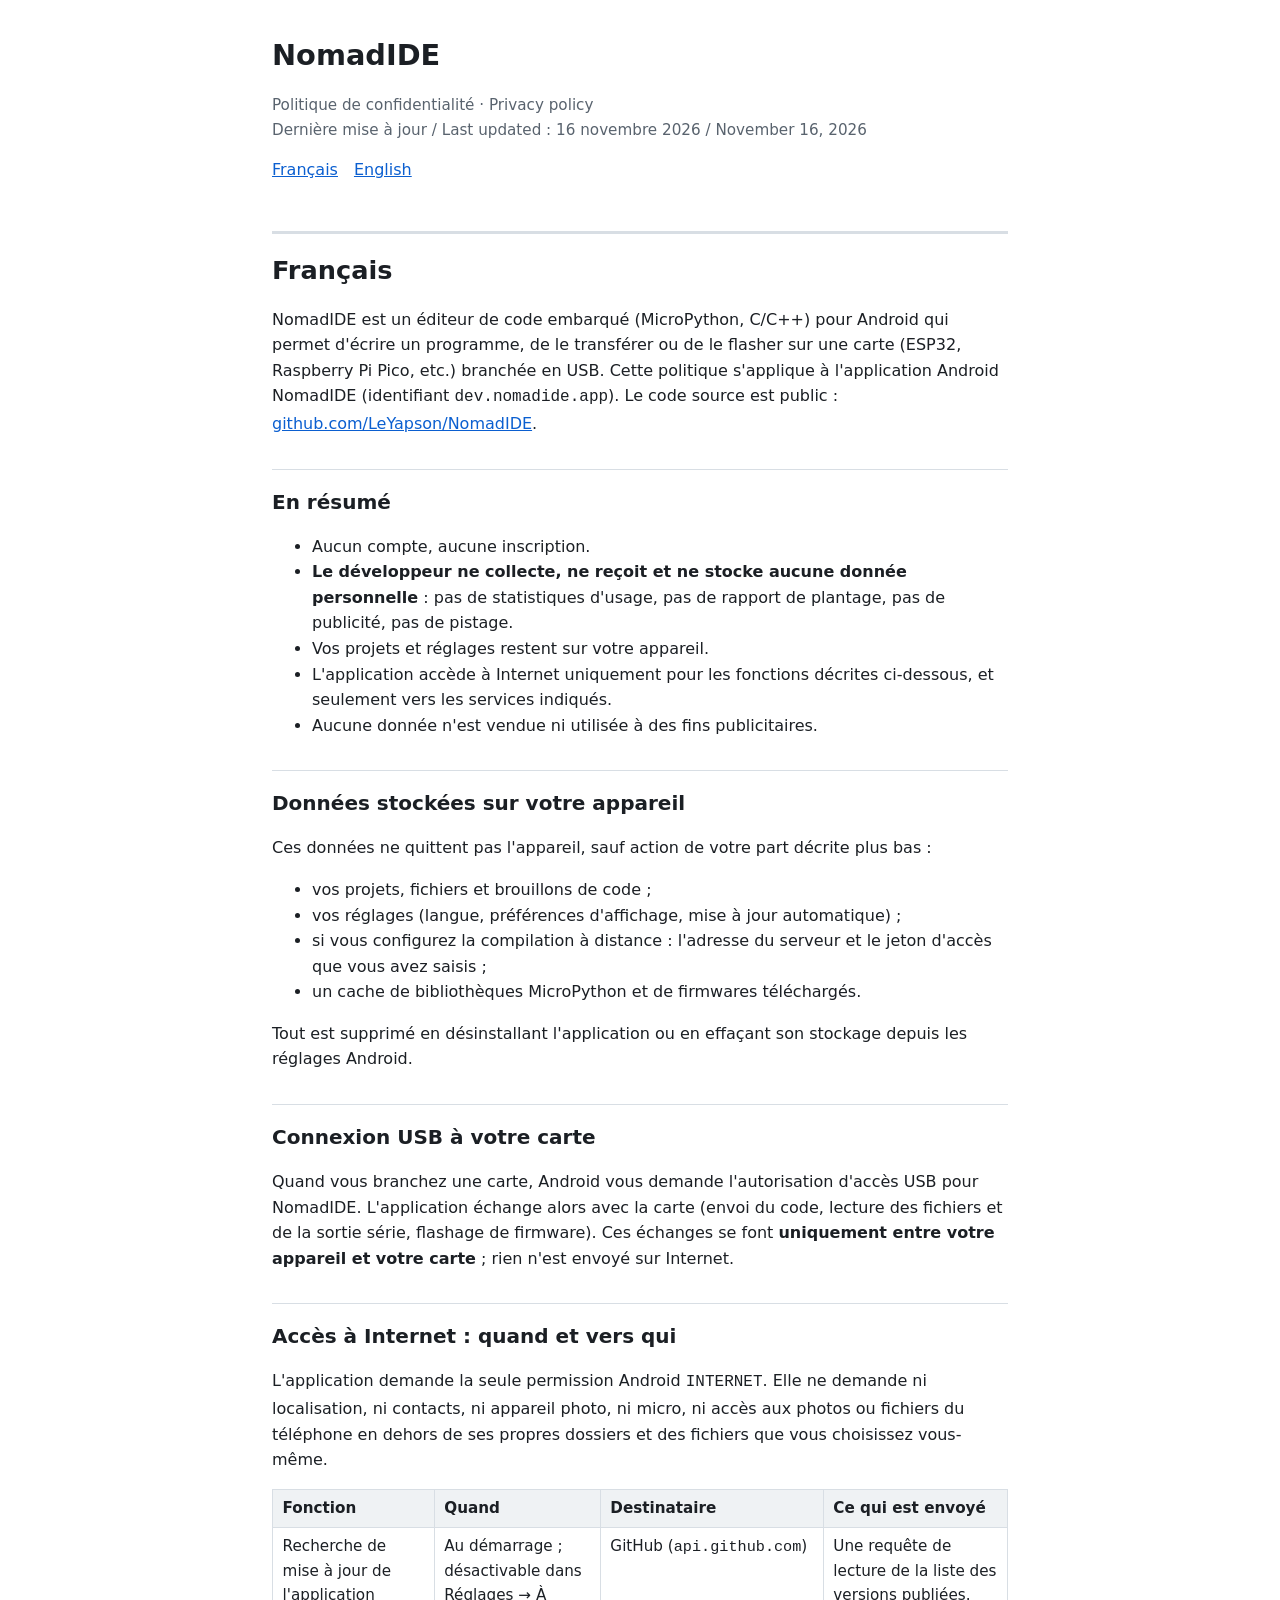
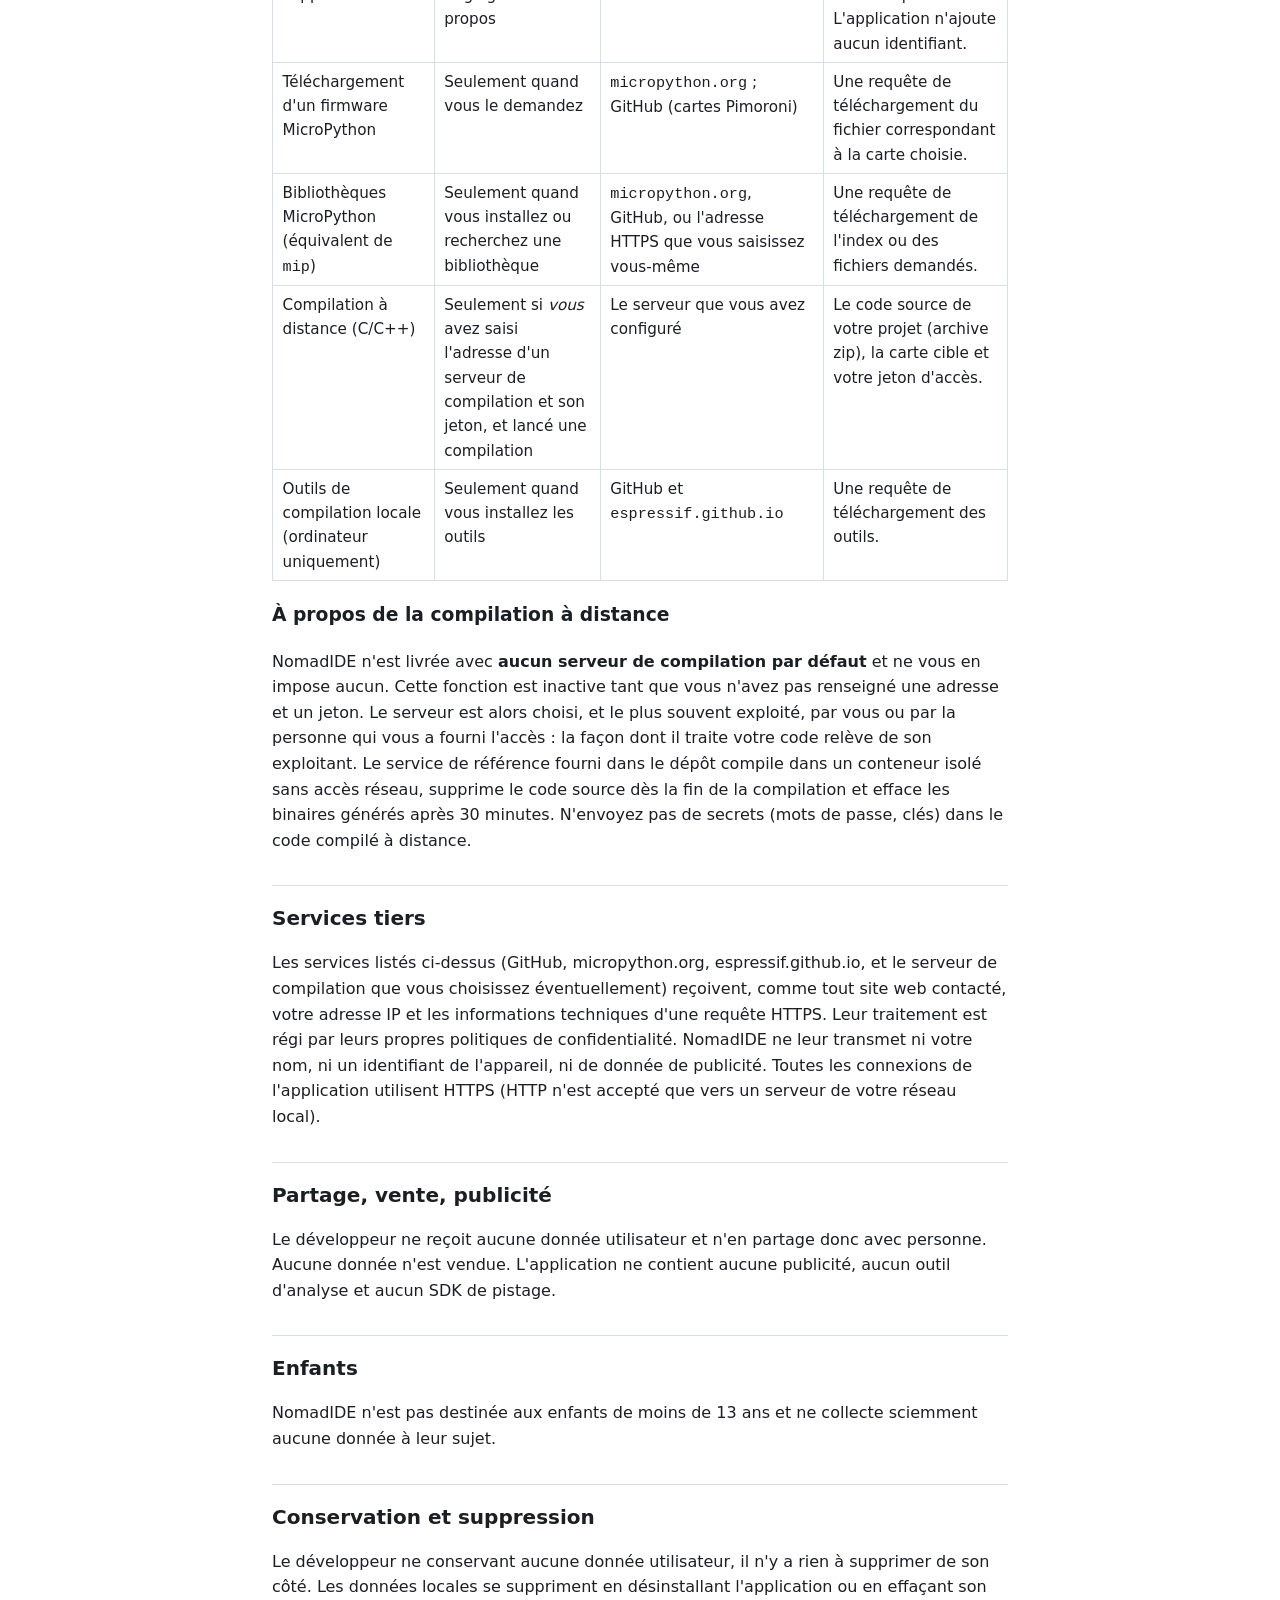
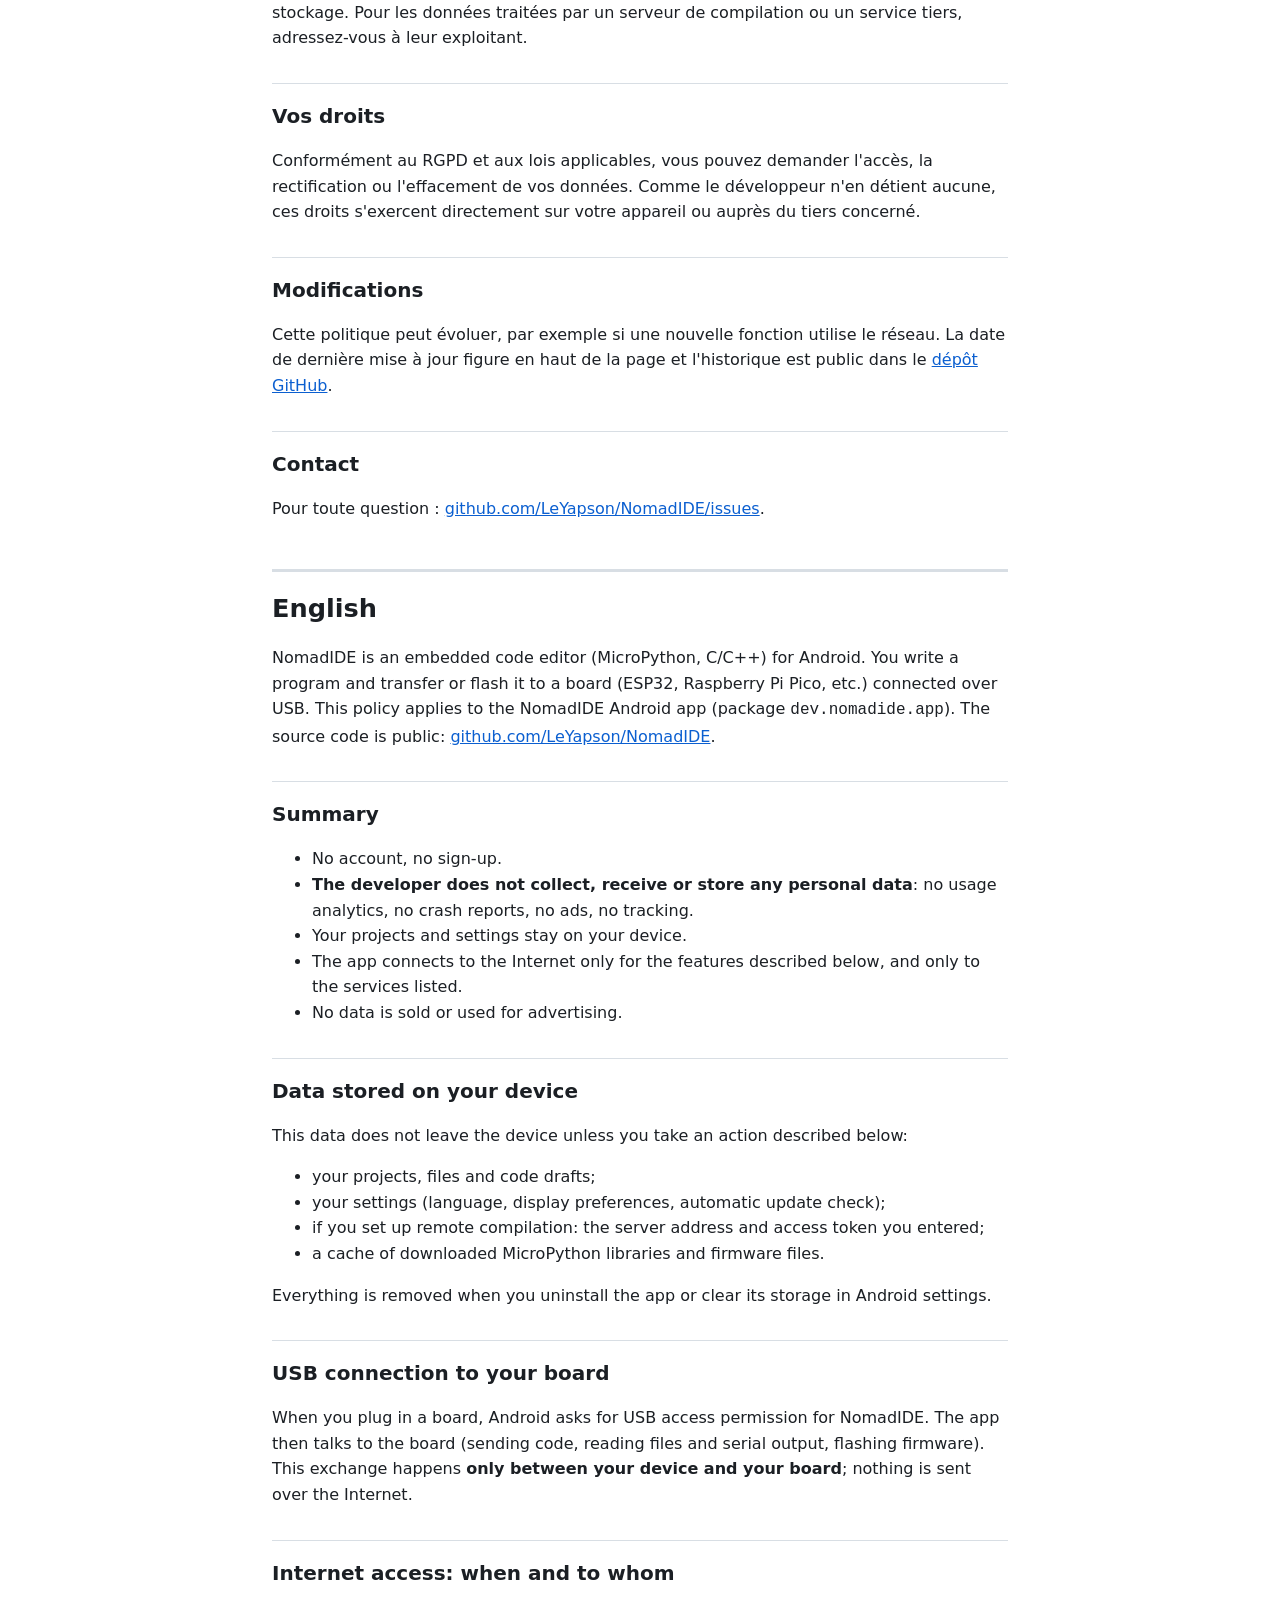
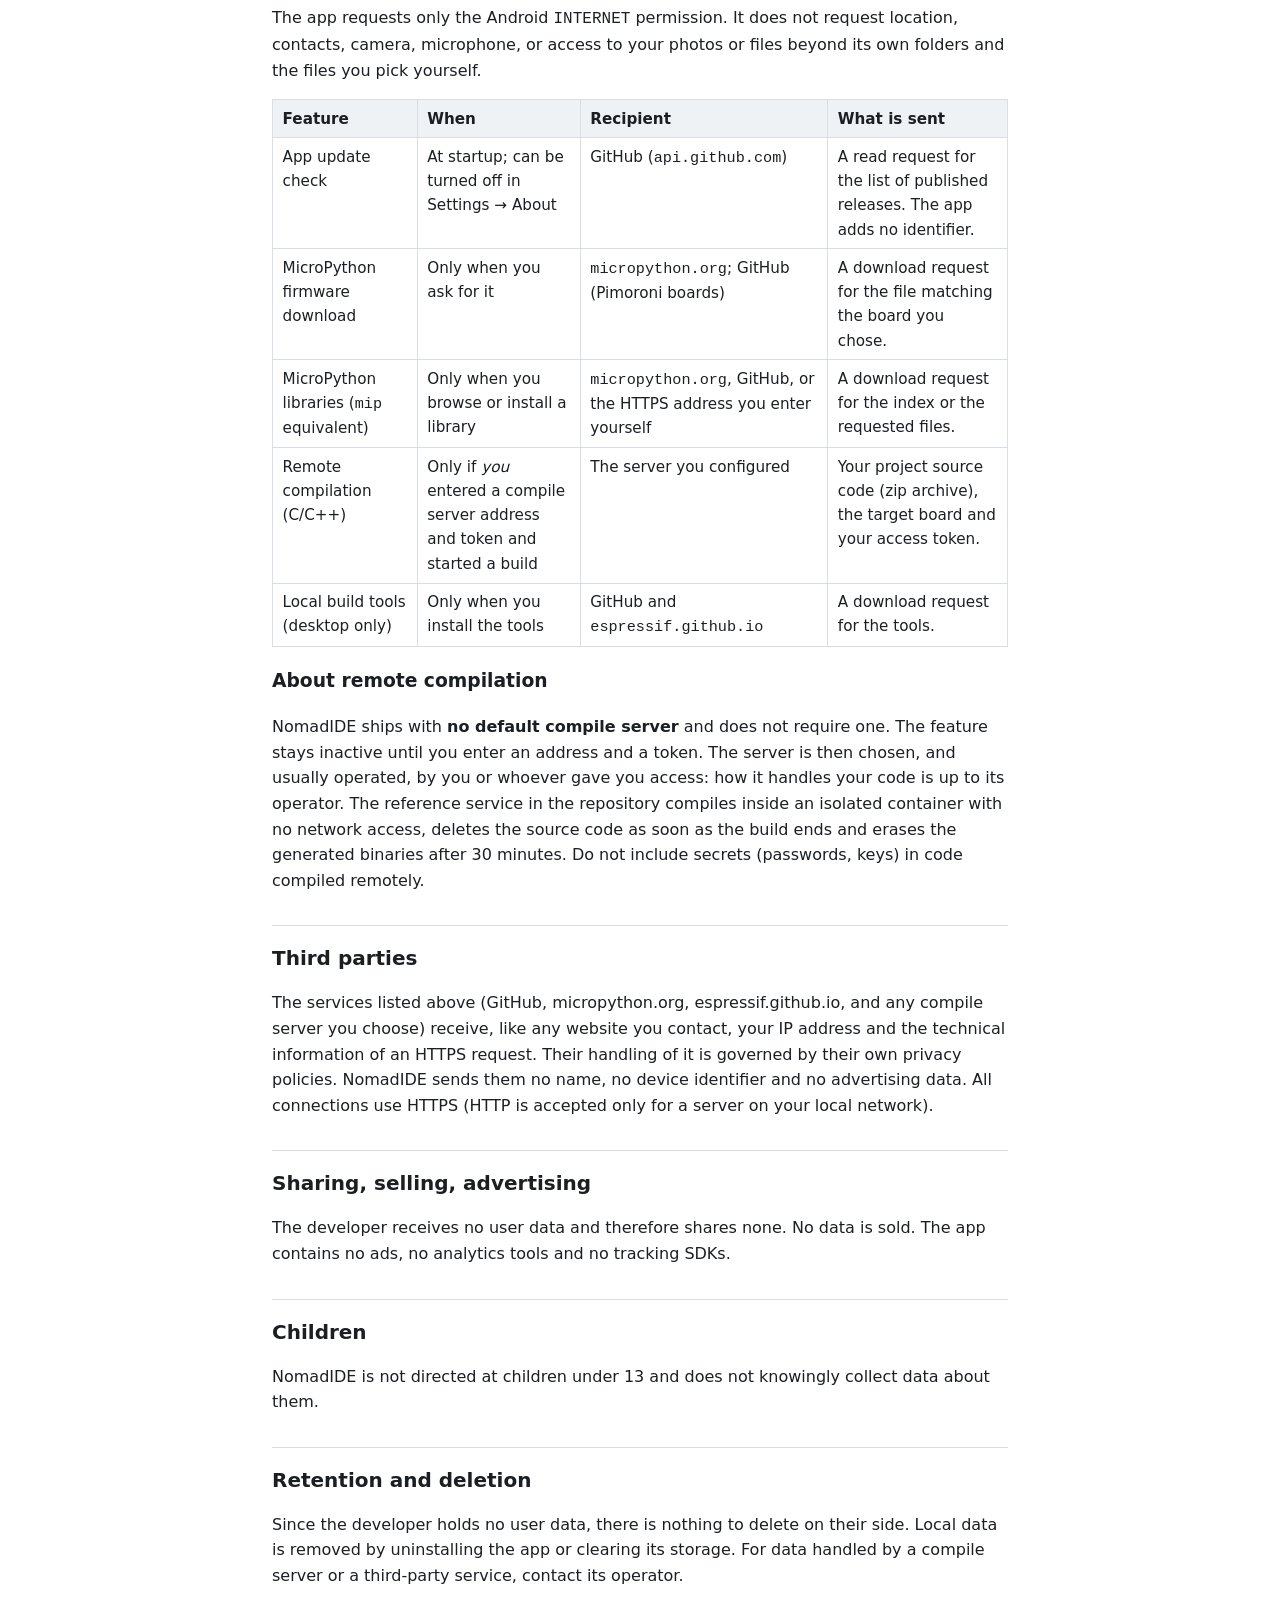
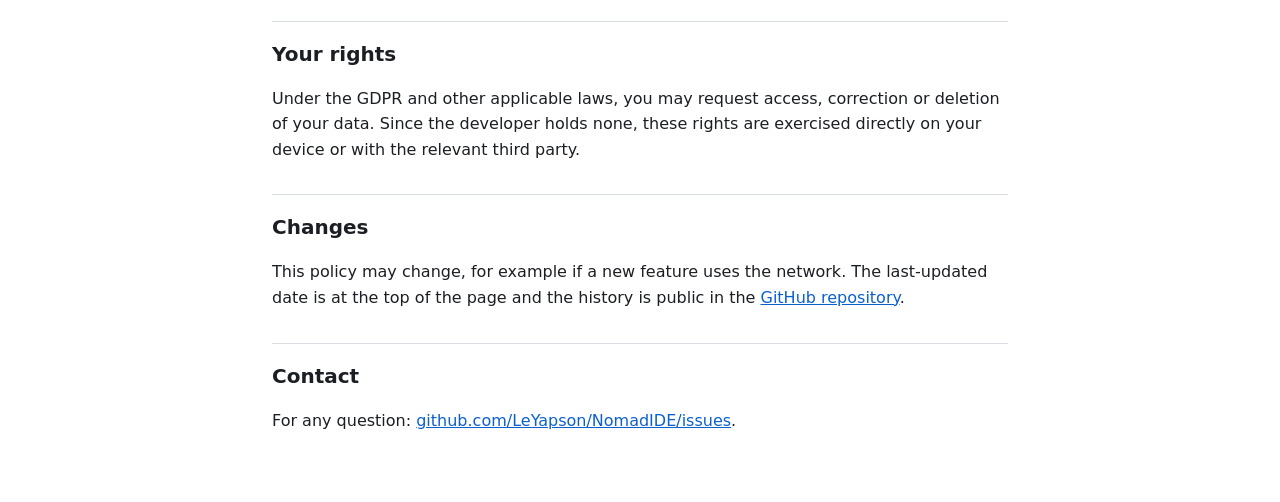
==== docs/privacy.html @ 4e705588 "docs: politique de confidentialité (Play Store) et rappel dans le PRD pour l'épopée F - docs/privacy" ====
<!doctype html>
<html lang="fr">
<head>
<meta charset="utf-8">
<meta name="viewport" content="width=device-width, initial-scale=1">
<title>NomadIDE – Politique de confidentialité / Privacy policy</title>
<meta name="description" content="Politique de confidentialité de l'application NomadIDE (Android). Privacy policy of the NomadIDE app.">
<style>
  :root { color-scheme: light dark; --fg:#1b1f24; --bg:#fff; --muted:#59636e; --line:#d8dee4; --link:#0b5fd0; }
  @media (prefers-color-scheme: dark) { :root { --fg:#e6edf3; --bg:#0d1117; --muted:#9198a1; --line:#30363d; --link:#58a6ff; } }
  body { margin:0; background:var(--bg); color:var(--fg); font:16px/1.6 system-ui,-apple-system,"Segoe UI",Roboto,sans-serif; }
  main { max-width:46rem; margin:0 auto; padding:2rem 16px 4rem; }
  h1 { font-size:1.8rem; margin:0 0 .25rem; }
  h2 { font-size:1.25rem; margin:2rem 0 .5rem; padding-top:1rem; border-top:1px solid var(--line); }
  h2.lang { font-size:1.6rem; border-top:3px solid var(--line); margin-top:3rem; }
  a { color:var(--link); }
  .muted { color:var(--muted); font-size:.95rem; }
  nav a { margin-right:1rem; }
  table { border-collapse:collapse; width:100%; font-size:.95rem; }
  th, td { border:1px solid var(--line); padding:.4rem .6rem; text-align:left; vertical-align:top; }
  th { background:color-mix(in srgb, var(--line) 40%, transparent); }
  .scroll { overflow-x:auto; }
</style>
</head>
<body>
<main>

<h1>NomadIDE</h1>
<p class="muted">Politique de confidentialité · Privacy policy<br>
Dernière mise à jour / Last updated : 16 novembre 2026 / November 16, 2026</p>
<nav><a href="#fr">Français</a><a href="#en">English</a></nav>

<!-- ===================================================== FRANÇAIS -->
<h2 class="lang" id="fr" lang="fr">Français</h2>
<div lang="fr">

<p>NomadIDE est un éditeur de code embarqué (MicroPython, C/C++) pour Android qui permet d'écrire un programme, de le transférer ou de le flasher sur une carte (ESP32, Raspberry Pi Pico, etc.) branchée en USB. Cette politique s'applique à l'application Android NomadIDE (identifiant <code>dev.nomadide.app</code>). Le code source est public : <a href="https://github.com/LeYapson/NomadIDE">github.com/LeYapson/NomadIDE</a>.</p>

<h2>En résumé</h2>
<ul>
  <li>Aucun compte, aucune inscription.</li>
  <li><strong>Le développeur ne collecte, ne reçoit et ne stocke aucune donnée personnelle</strong> : pas de statistiques d'usage, pas de rapport de plantage, pas de publicité, pas de pistage.</li>
  <li>Vos projets et réglages restent sur votre appareil.</li>
  <li>L'application accède à Internet uniquement pour les fonctions décrites ci-dessous, et seulement vers les services indiqués.</li>
  <li>Aucune donnée n'est vendue ni utilisée à des fins publicitaires.</li>
</ul>

<h2>Données stockées sur votre appareil</h2>
<p>Ces données ne quittent pas l'appareil, sauf action de votre part décrite plus bas :</p>
<ul>
  <li>vos projets, fichiers et brouillons de code ;</li>
  <li>vos réglages (langue, préférences d'affichage, mise à jour automatique) ;</li>
  <li>si vous configurez la compilation à distance : l'adresse du serveur et le jeton d'accès que vous avez saisis ;</li>
  <li>un cache de bibliothèques MicroPython et de firmwares téléchargés.</li>
</ul>
<p>Tout est supprimé en désinstallant l'application ou en effaçant son stockage depuis les réglages Android.</p>

<h2>Connexion USB à votre carte</h2>
<p>Quand vous branchez une carte, Android vous demande l'autorisation d'accès USB pour NomadIDE. L'application échange alors avec la carte (envoi du code, lecture des fichiers et de la sortie série, flashage de firmware). Ces échanges se font <strong>uniquement entre votre appareil et votre carte</strong> ; rien n'est envoyé sur Internet.</p>

<h2>Accès à Internet : quand et vers qui</h2>
<p>L'application demande la seule permission Android <code>INTERNET</code>. Elle ne demande ni localisation, ni contacts, ni appareil photo, ni micro, ni accès aux photos ou fichiers du téléphone en dehors de ses propres dossiers et des fichiers que vous choisissez vous-même.</p>
<div class="scroll">
<table>
  <tr><th>Fonction</th><th>Quand</th><th>Destinataire</th><th>Ce qui est envoyé</th></tr>
  <tr>
    <td>Recherche de mise à jour de l'application</td>
    <td>Au démarrage ; désactivable dans Réglages → À propos</td>
    <td>GitHub (<code>api.github.com</code>)</td>
    <td>Une requête de lecture de la liste des versions publiées. L'application n'ajoute aucun identifiant.</td>
  </tr>
  <tr>
    <td>Téléchargement d'un firmware MicroPython</td>
    <td>Seulement quand vous le demandez</td>
    <td><code>micropython.org</code> ; GitHub (cartes Pimoroni)</td>
    <td>Une requête de téléchargement du fichier correspondant à la carte choisie.</td>
  </tr>
  <tr>
    <td>Bibliothèques MicroPython (équivalent de <code>mip</code>)</td>
    <td>Seulement quand vous installez ou recherchez une bibliothèque</td>
    <td><code>micropython.org</code>, GitHub, ou l'adresse HTTPS que vous saisissez vous-même</td>
    <td>Une requête de téléchargement de l'index ou des fichiers demandés.</td>
  </tr>
  <tr>
    <td>Compilation à distance (C/C++)</td>
    <td>Seulement si <em>vous</em> avez saisi l'adresse d'un serveur de compilation et son jeton, et lancé une compilation</td>
    <td>Le serveur que vous avez configuré</td>
    <td>Le code source de votre projet (archive zip), la carte cible et votre jeton d'accès.</td>
  </tr>
  <tr>
    <td>Outils de compilation locale (ordinateur uniquement)</td>
    <td>Seulement quand vous installez les outils</td>
    <td>GitHub et <code>espressif.github.io</code></td>
    <td>Une requête de téléchargement des outils.</td>
  </tr>
</table>
</div>

<h3>À propos de la compilation à distance</h3>
<p>NomadIDE n'est livrée avec <strong>aucun serveur de compilation par défaut</strong> et ne vous en impose aucun. Cette fonction est inactive tant que vous n'avez pas renseigné une adresse et un jeton. Le serveur est alors choisi, et le plus souvent exploité, par vous ou par la personne qui vous a fourni l'accès : la façon dont il traite votre code relève de son exploitant. Le service de référence fourni dans le dépôt compile dans un conteneur isolé sans accès réseau, supprime le code source dès la fin de la compilation et efface les binaires générés après 30 minutes. N'envoyez pas de secrets (mots de passe, clés) dans le code compilé à distance.</p>

<h2>Services tiers</h2>
<p>Les services listés ci-dessus (GitHub, micropython.org, espressif.github.io, et le serveur de compilation que vous choisissez éventuellement) reçoivent, comme tout site web contacté, votre adresse IP et les informations techniques d'une requête HTTPS. Leur traitement est régi par leurs propres politiques de confidentialité. NomadIDE ne leur transmet ni votre nom, ni un identifiant de l'appareil, ni de donnée de publicité. Toutes les connexions de l'application utilisent HTTPS (HTTP n'est accepté que vers un serveur de votre réseau local).</p>

<h2>Partage, vente, publicité</h2>
<p>Le développeur ne reçoit aucune donnée utilisateur et n'en partage donc avec personne. Aucune donnée n'est vendue. L'application ne contient aucune publicité, aucun outil d'analyse et aucun SDK de pistage.</p>

<h2>Enfants</h2>
<p>NomadIDE n'est pas destinée aux enfants de moins de 13 ans et ne collecte sciemment aucune donnée à leur sujet.</p>

<h2>Conservation et suppression</h2>
<p>Le développeur ne conservant aucune donnée utilisateur, il n'y a rien à supprimer de son côté. Les données locales se suppriment en désinstallant l'application ou en effaçant son stockage. Pour les données traitées par un serveur de compilation ou un service tiers, adressez-vous à leur exploitant.</p>

<h2>Vos droits</h2>
<p>Conformément au RGPD et aux lois applicables, vous pouvez demander l'accès, la rectification ou l'effacement de vos données. Comme le développeur n'en détient aucune, ces droits s'exercent directement sur votre appareil ou auprès du tiers concerné.</p>

<h2>Modifications</h2>
<p>Cette politique peut évoluer, par exemple si une nouvelle fonction utilise le réseau. La date de dernière mise à jour figure en haut de la page et l'historique est public dans le <a href="https://github.com/LeYapson/NomadIDE/commits/main/docs/privacy.html">dépôt GitHub</a>.</p>

<h2>Contact</h2>
<p>Pour toute question : <a href="https://github.com/LeYapson/NomadIDE/issues">github.com/LeYapson/NomadIDE/issues</a>.</p>
</div>

<!-- ===================================================== ENGLISH -->
<h2 class="lang" id="en" lang="en">English</h2>
<div lang="en">

<p>NomadIDE is an embedded code editor (MicroPython, C/C++) for Android. You write a program and transfer or flash it to a board (ESP32, Raspberry Pi Pico, etc.) connected over USB. This policy applies to the NomadIDE Android app (package <code>dev.nomadide.app</code>). The source code is public: <a href="https://github.com/LeYapson/NomadIDE">github.com/LeYapson/NomadIDE</a>.</p>

<h2>Summary</h2>
<ul>
  <li>No account, no sign-up.</li>
  <li><strong>The developer does not collect, receive or store any personal data</strong>: no usage analytics, no crash reports, no ads, no tracking.</li>
  <li>Your projects and settings stay on your device.</li>
  <li>The app connects to the Internet only for the features described below, and only to the services listed.</li>
  <li>No data is sold or used for advertising.</li>
</ul>

<h2>Data stored on your device</h2>
<p>This data does not leave the device unless you take an action described below:</p>
<ul>
  <li>your projects, files and code drafts;</li>
  <li>your settings (language, display preferences, automatic update check);</li>
  <li>if you set up remote compilation: the server address and access token you entered;</li>
  <li>a cache of downloaded MicroPython libraries and firmware files.</li>
</ul>
<p>Everything is removed when you uninstall the app or clear its storage in Android settings.</p>

<h2>USB connection to your board</h2>
<p>When you plug in a board, Android asks for USB access permission for NomadIDE. The app then talks to the board (sending code, reading files and serial output, flashing firmware). This exchange happens <strong>only between your device and your board</strong>; nothing is sent over the Internet.</p>

<h2>Internet access: when and to whom</h2>
<p>The app requests only the Android <code>INTERNET</code> permission. It does not request location, contacts, camera, microphone, or access to your photos or files beyond its own folders and the files you pick yourself.</p>
<div class="scroll">
<table>
  <tr><th>Feature</th><th>When</th><th>Recipient</th><th>What is sent</th></tr>
  <tr>
    <td>App update check</td>
    <td>At startup; can be turned off in Settings → About</td>
    <td>GitHub (<code>api.github.com</code>)</td>
    <td>A read request for the list of published releases. The app adds no identifier.</td>
  </tr>
  <tr>
    <td>MicroPython firmware download</td>
    <td>Only when you ask for it</td>
    <td><code>micropython.org</code>; GitHub (Pimoroni boards)</td>
    <td>A download request for the file matching the board you chose.</td>
  </tr>
  <tr>
    <td>MicroPython libraries (<code>mip</code> equivalent)</td>
    <td>Only when you browse or install a library</td>
    <td><code>micropython.org</code>, GitHub, or the HTTPS address you enter yourself</td>
    <td>A download request for the index or the requested files.</td>
  </tr>
  <tr>
    <td>Remote compilation (C/C++)</td>
    <td>Only if <em>you</em> entered a compile server address and token and started a build</td>
    <td>The server you configured</td>
    <td>Your project source code (zip archive), the target board and your access token.</td>
  </tr>
  <tr>
    <td>Local build tools (desktop only)</td>
    <td>Only when you install the tools</td>
    <td>GitHub and <code>espressif.github.io</code></td>
    <td>A download request for the tools.</td>
  </tr>
</table>
</div>

<h3>About remote compilation</h3>
<p>NomadIDE ships with <strong>no default compile server</strong> and does not require one. The feature stays inactive until you enter an address and a token. The server is then chosen, and usually operated, by you or whoever gave you access: how it handles your code is up to its operator. The reference service in the repository compiles inside an isolated container with no network access, deletes the source code as soon as the build ends and erases the generated binaries after 30 minutes. Do not include secrets (passwords, keys) in code compiled remotely.</p>

<h2>Third parties</h2>
<p>The services listed above (GitHub, micropython.org, espressif.github.io, and any compile server you choose) receive, like any website you contact, your IP address and the technical information of an HTTPS request. Their handling of it is governed by their own privacy policies. NomadIDE sends them no name, no device identifier and no advertising data. All connections use HTTPS (HTTP is accepted only for a server on your local network).</p>

<h2>Sharing, selling, advertising</h2>
<p>The developer receives no user data and therefore shares none. No data is sold. The app contains no ads, no analytics tools and no tracking SDKs.</p>

<h2>Children</h2>
<p>NomadIDE is not directed at children under 13 and does not knowingly collect data about them.</p>

<h2>Retention and deletion</h2>
<p>Since the developer holds no user data, there is nothing to delete on their side. Local data is removed by uninstalling the app or clearing its storage. For data handled by a compile server or a third-party service, contact its operator.</p>

<h2>Your rights</h2>
<p>Under the GDPR and other applicable laws, you may request access, correction or deletion of your data. Since the developer holds none, these rights are exercised directly on your device or with the relevant third party.</p>

<h2>Changes</h2>
<p>This policy may change, for example if a new feature uses the network. The last-updated date is at the top of the page and the history is public in the <a href="https://github.com/LeYapson/NomadIDE/commits/main/docs/privacy.html">GitHub repository</a>.</p>

<h2>Contact</h2>
<p>For any question: <a href="https://github.com/LeYapson/NomadIDE/issues">github.com/LeYapson/NomadIDE/issues</a>.</p>
</div>

</main>
</body>
</html>
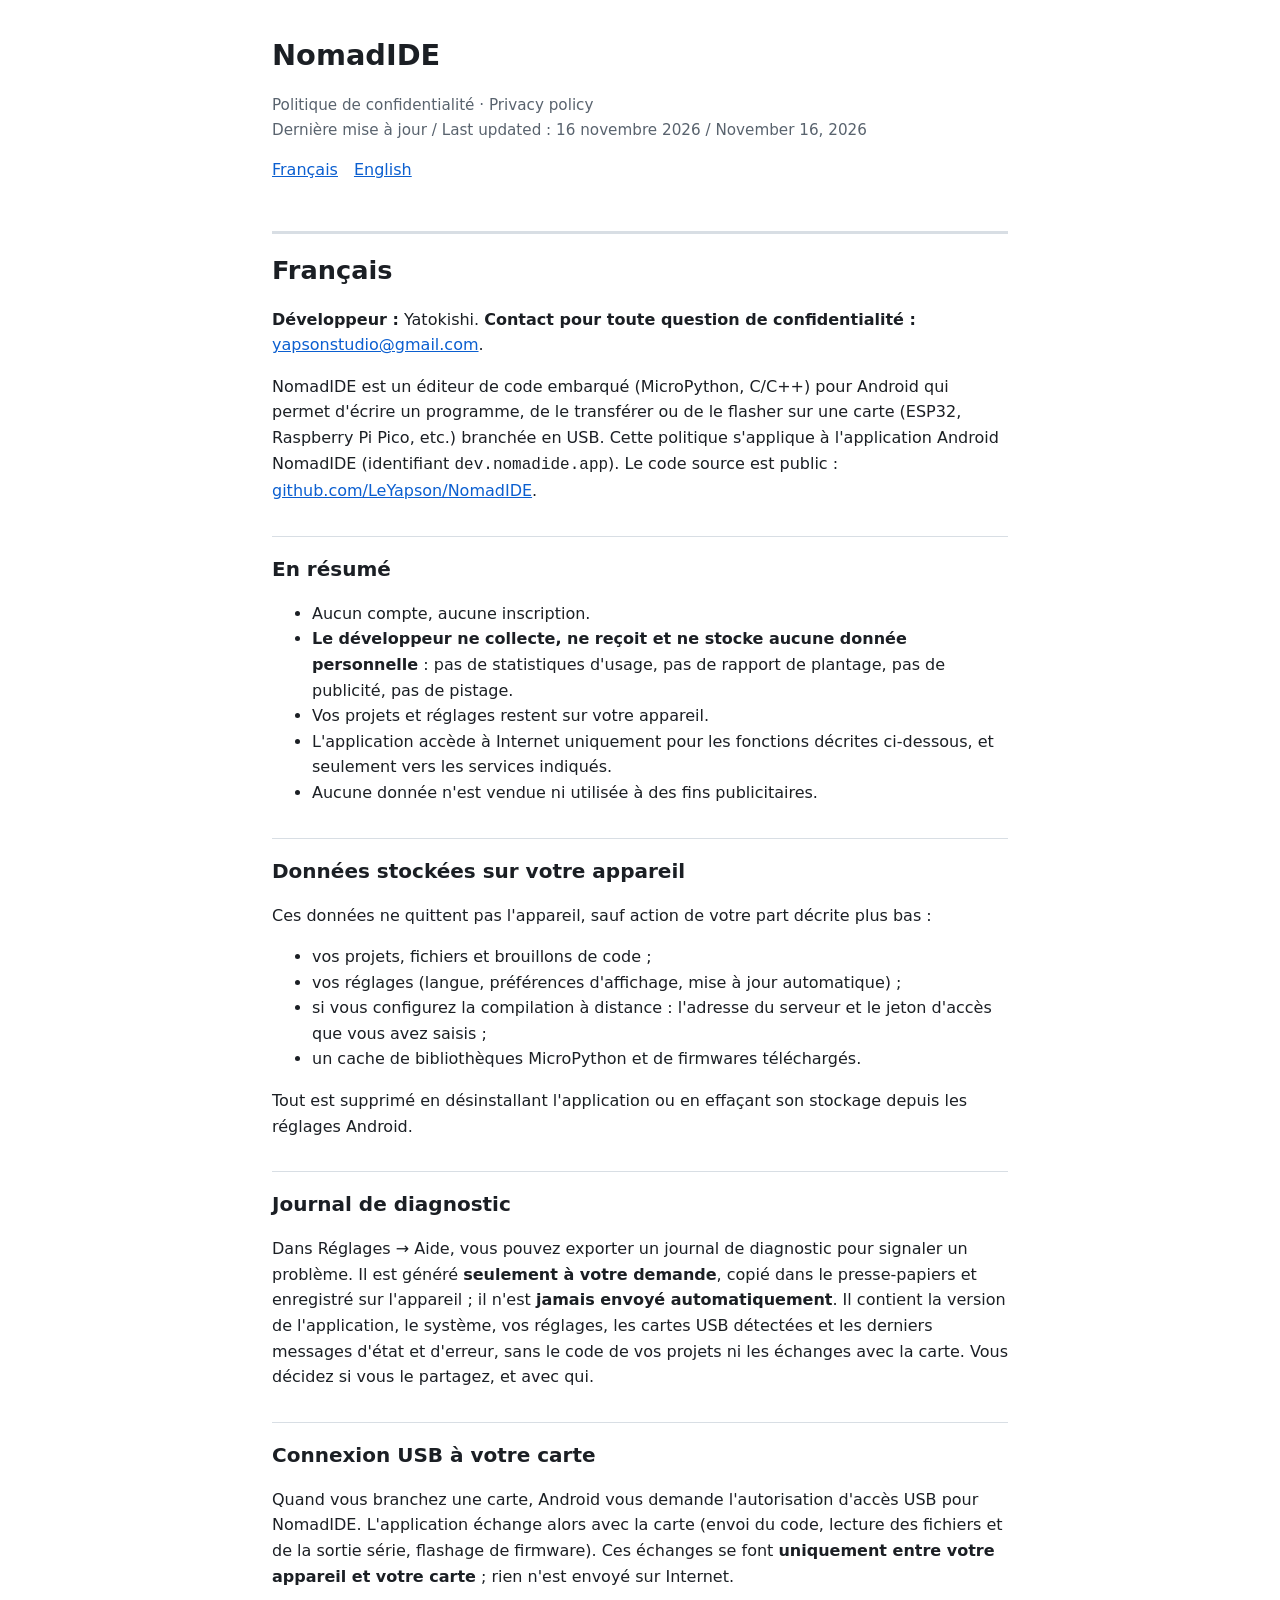
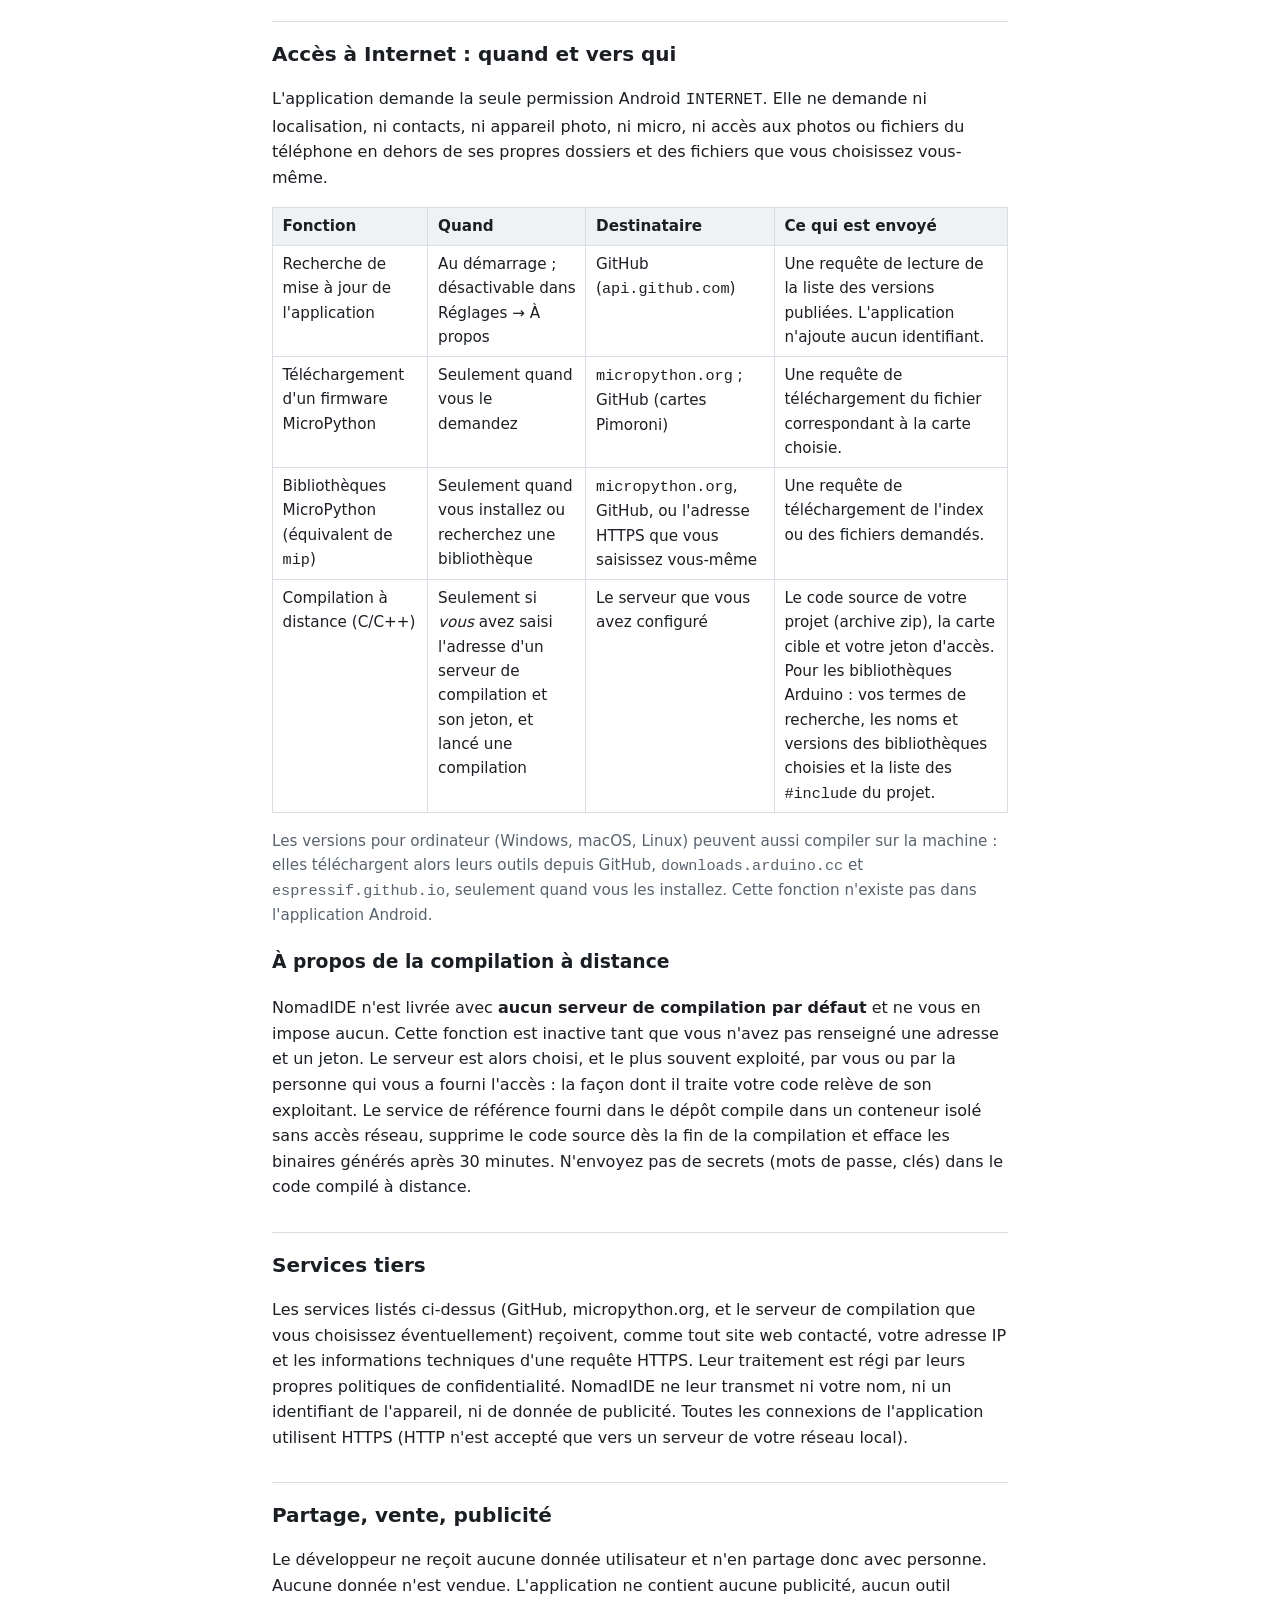
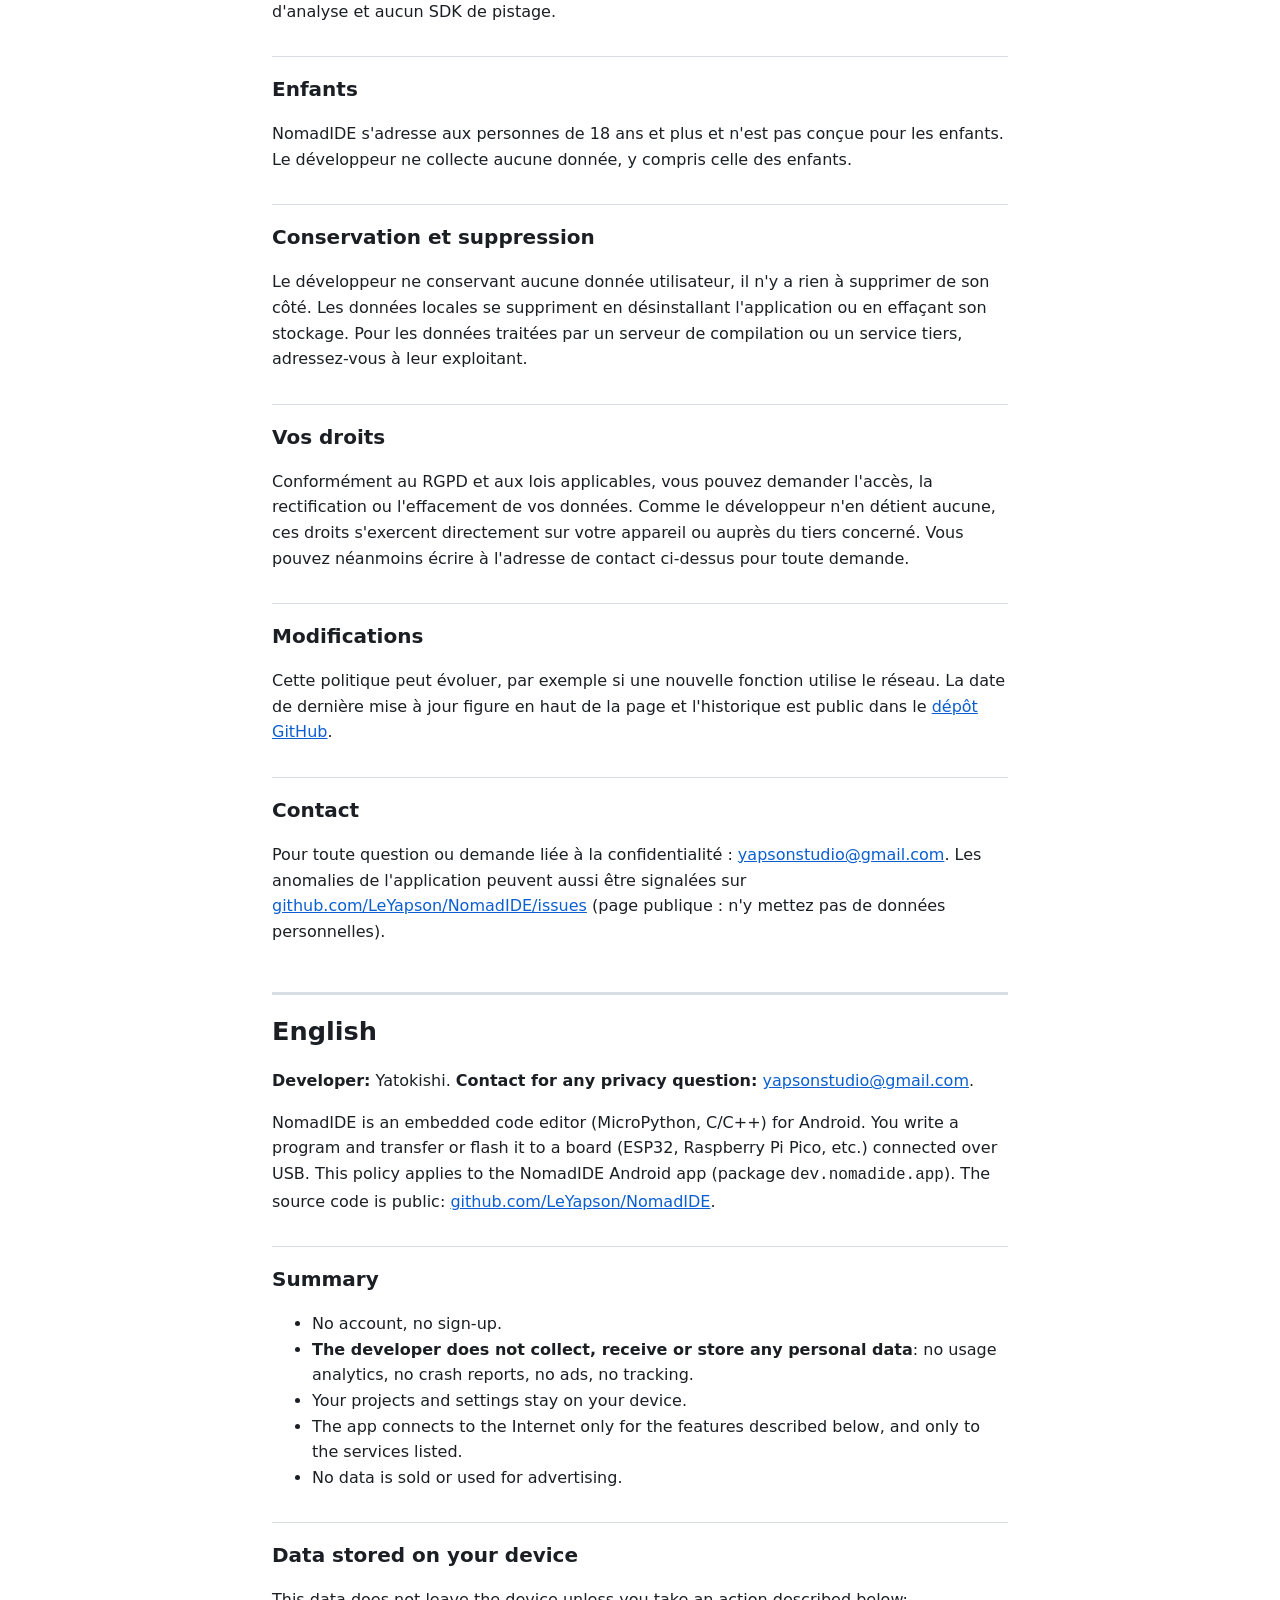
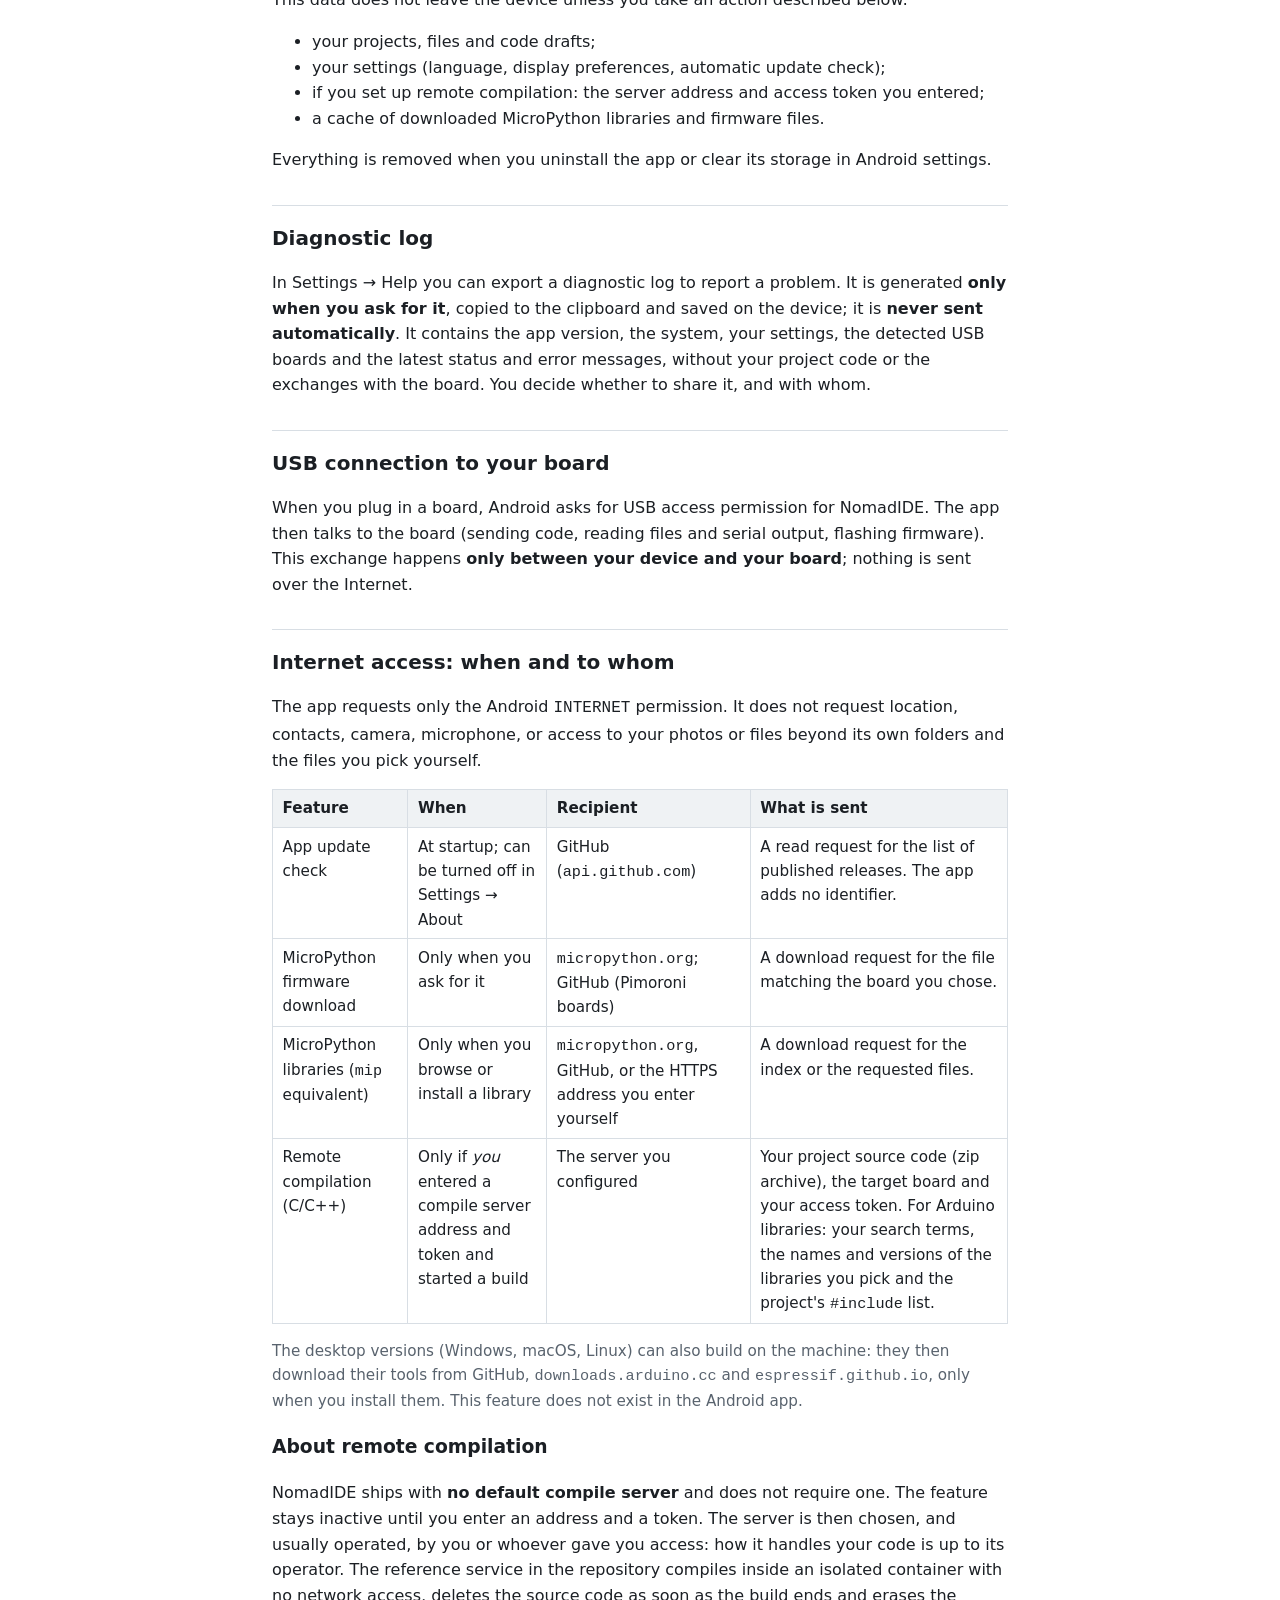
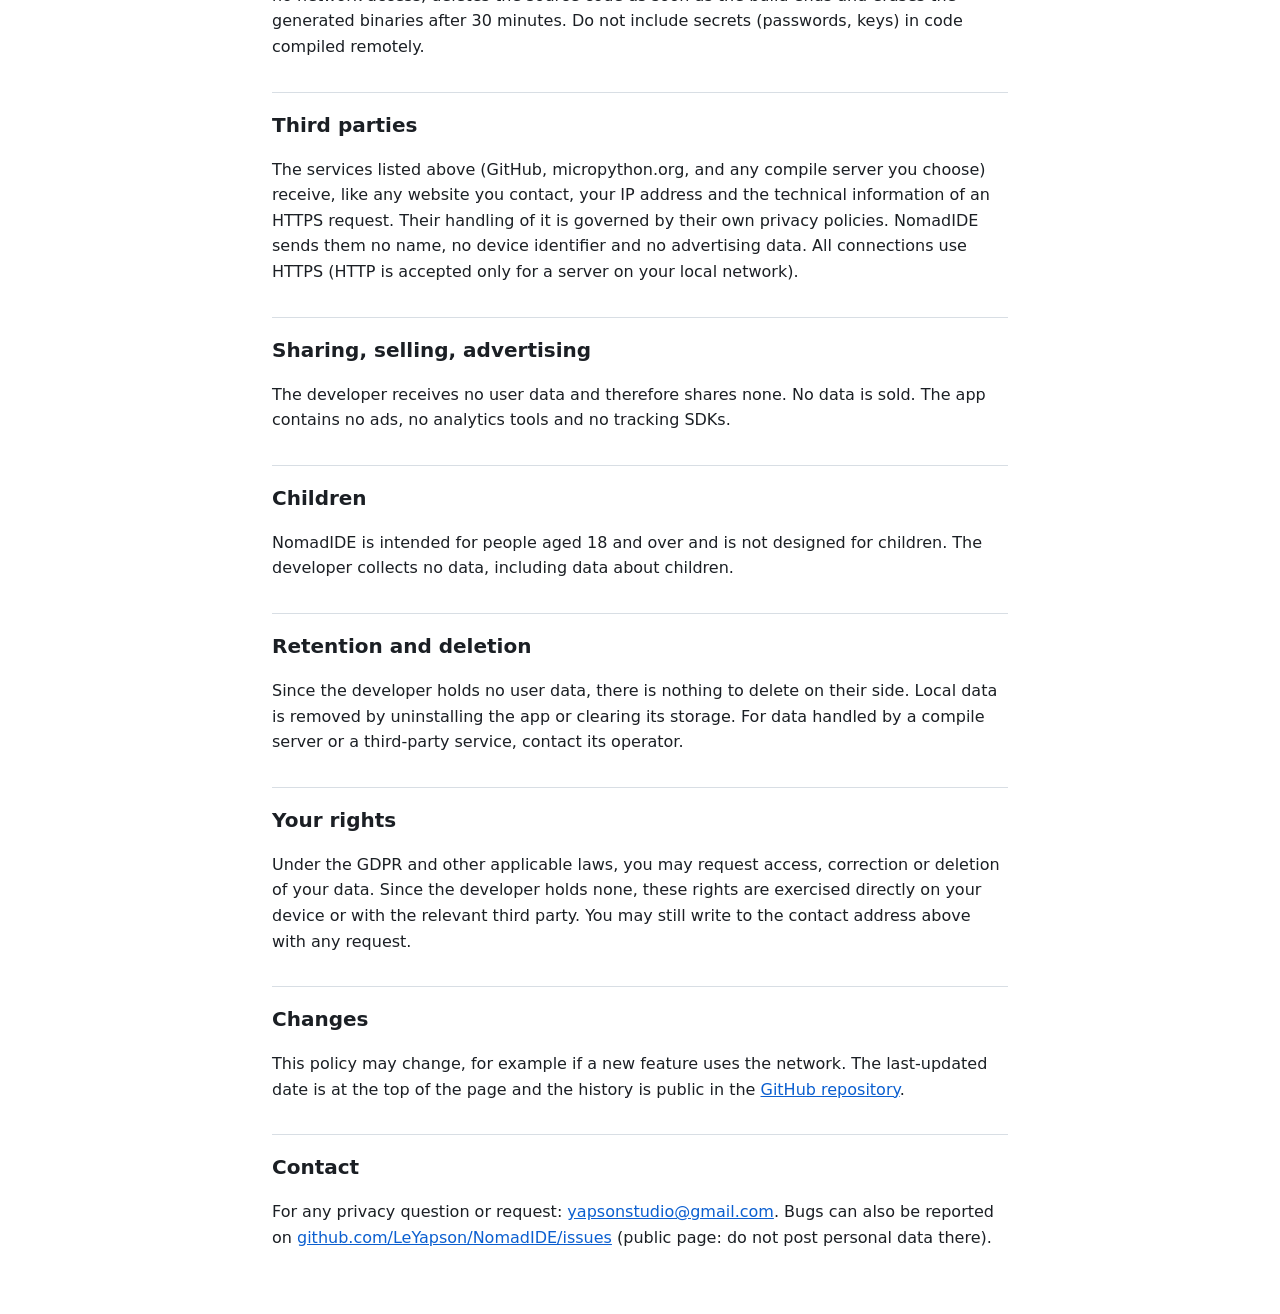
==== commit 51344804: "docs(privacy): developer name and contact, remote compile library data, diagnostic log, 18+ audience" ====
--- a/docs/privacy.html
+++ b/docs/privacy.html
@@ -34,6 +34,8 @@
 <h2 class="lang" id="fr" lang="fr">Français</h2>
 <div lang="fr">
 
+<p><strong>Développeur :</strong> Yatokishi. <strong>Contact pour toute question de confidentialité :</strong> <a href="mailto:yapsonstudio@gmail.com">yapsonstudio@gmail.com</a>.</p>
+
 <p>NomadIDE est un éditeur de code embarqué (MicroPython, C/C++) pour Android qui permet d'écrire un programme, de le transférer ou de le flasher sur une carte (ESP32, Raspberry Pi Pico, etc.) branchée en USB. Cette politique s'applique à l'application Android NomadIDE (identifiant <code>dev.nomadide.app</code>). Le code source est public : <a href="https://github.com/LeYapson/NomadIDE">github.com/LeYapson/NomadIDE</a>.</p>
 
 <h2>En résumé</h2>
@@ -55,6 +57,9 @@
 </ul>
 <p>Tout est supprimé en désinstallant l'application ou en effaçant son stockage depuis les réglages Android.</p>
 
+<h2>Journal de diagnostic</h2>
+<p>Dans Réglages → Aide, vous pouvez exporter un journal de diagnostic pour signaler un problème. Il est généré <strong>seulement à votre demande</strong>, copié dans le presse-papiers et enregistré sur l'appareil ; il n'est <strong>jamais envoyé automatiquement</strong>. Il contient la version de l'application, le système, vos réglages, les cartes USB détectées et les derniers messages d'état et d'erreur, sans le code de vos projets ni les échanges avec la carte. Vous décidez si vous le partagez, et avec qui.</p>
+
 <h2>Connexion USB à votre carte</h2>
 <p>Quand vous branchez une carte, Android vous demande l'autorisation d'accès USB pour NomadIDE. L'application échange alors avec la carte (envoi du code, lecture des fichiers et de la sortie série, flashage de firmware). Ces échanges se font <strong>uniquement entre votre appareil et votre carte</strong> ; rien n'est envoyé sur Internet.</p>
 
@@ -85,45 +90,42 @@
     <td>Compilation à distance (C/C++)</td>
     <td>Seulement si <em>vous</em> avez saisi l'adresse d'un serveur de compilation et son jeton, et lancé une compilation</td>
     <td>Le serveur que vous avez configuré</td>
-    <td>Le code source de votre projet (archive zip), la carte cible et votre jeton d'accès.</td>
-  </tr>
-  <tr>
-    <td>Outils de compilation locale (ordinateur uniquement)</td>
-    <td>Seulement quand vous installez les outils</td>
-    <td>GitHub et <code>espressif.github.io</code></td>
-    <td>Une requête de téléchargement des outils.</td>
+    <td>Le code source de votre projet (archive zip), la carte cible et votre jeton d'accès. Pour les bibliothèques Arduino : vos termes de recherche, les noms et versions des bibliothèques choisies et la liste des <code>#include</code> du projet.</td>
   </tr>
 </table>
 </div>
+<p class="muted">Les versions pour ordinateur (Windows, macOS, Linux) peuvent aussi compiler sur la machine : elles téléchargent alors leurs outils depuis GitHub, <code>downloads.arduino.cc</code> et <code>espressif.github.io</code>, seulement quand vous les installez. Cette fonction n'existe pas dans l'application Android.</p>
 
 <h3>À propos de la compilation à distance</h3>
 <p>NomadIDE n'est livrée avec <strong>aucun serveur de compilation par défaut</strong> et ne vous en impose aucun. Cette fonction est inactive tant que vous n'avez pas renseigné une adresse et un jeton. Le serveur est alors choisi, et le plus souvent exploité, par vous ou par la personne qui vous a fourni l'accès : la façon dont il traite votre code relève de son exploitant. Le service de référence fourni dans le dépôt compile dans un conteneur isolé sans accès réseau, supprime le code source dès la fin de la compilation et efface les binaires générés après 30 minutes. N'envoyez pas de secrets (mots de passe, clés) dans le code compilé à distance.</p>
 
 <h2>Services tiers</h2>
-<p>Les services listés ci-dessus (GitHub, micropython.org, espressif.github.io, et le serveur de compilation que vous choisissez éventuellement) reçoivent, comme tout site web contacté, votre adresse IP et les informations techniques d'une requête HTTPS. Leur traitement est régi par leurs propres politiques de confidentialité. NomadIDE ne leur transmet ni votre nom, ni un identifiant de l'appareil, ni de donnée de publicité. Toutes les connexions de l'application utilisent HTTPS (HTTP n'est accepté que vers un serveur de votre réseau local).</p>
+<p>Les services listés ci-dessus (GitHub, micropython.org, et le serveur de compilation que vous choisissez éventuellement) reçoivent, comme tout site web contacté, votre adresse IP et les informations techniques d'une requête HTTPS. Leur traitement est régi par leurs propres politiques de confidentialité. NomadIDE ne leur transmet ni votre nom, ni un identifiant de l'appareil, ni de donnée de publicité. Toutes les connexions de l'application utilisent HTTPS (HTTP n'est accepté que vers un serveur de votre réseau local).</p>
 
 <h2>Partage, vente, publicité</h2>
 <p>Le développeur ne reçoit aucune donnée utilisateur et n'en partage donc avec personne. Aucune donnée n'est vendue. L'application ne contient aucune publicité, aucun outil d'analyse et aucun SDK de pistage.</p>
 
 <h2>Enfants</h2>
-<p>NomadIDE n'est pas destinée aux enfants de moins de 13 ans et ne collecte sciemment aucune donnée à leur sujet.</p>
+<p>NomadIDE s'adresse aux personnes de 18 ans et plus et n'est pas conçue pour les enfants. Le développeur ne collecte aucune donnée, y compris celle des enfants.</p>
 
 <h2>Conservation et suppression</h2>
 <p>Le développeur ne conservant aucune donnée utilisateur, il n'y a rien à supprimer de son côté. Les données locales se suppriment en désinstallant l'application ou en effaçant son stockage. Pour les données traitées par un serveur de compilation ou un service tiers, adressez-vous à leur exploitant.</p>
 
 <h2>Vos droits</h2>
-<p>Conformément au RGPD et aux lois applicables, vous pouvez demander l'accès, la rectification ou l'effacement de vos données. Comme le développeur n'en détient aucune, ces droits s'exercent directement sur votre appareil ou auprès du tiers concerné.</p>
+<p>Conformément au RGPD et aux lois applicables, vous pouvez demander l'accès, la rectification ou l'effacement de vos données. Comme le développeur n'en détient aucune, ces droits s'exercent directement sur votre appareil ou auprès du tiers concerné. Vous pouvez néanmoins écrire à l'adresse de contact ci-dessus pour toute demande.</p>
 
 <h2>Modifications</h2>
 <p>Cette politique peut évoluer, par exemple si une nouvelle fonction utilise le réseau. La date de dernière mise à jour figure en haut de la page et l'historique est public dans le <a href="https://github.com/LeYapson/NomadIDE/commits/main/docs/privacy.html">dépôt GitHub</a>.</p>
 
 <h2>Contact</h2>
-<p>Pour toute question : <a href="https://github.com/LeYapson/NomadIDE/issues">github.com/LeYapson/NomadIDE/issues</a>.</p>
+<p>Pour toute question ou demande liée à la confidentialité : <a href="mailto:yapsonstudio@gmail.com">yapsonstudio@gmail.com</a>. Les anomalies de l'application peuvent aussi être signalées sur <a href="https://github.com/LeYapson/NomadIDE/issues">github.com/LeYapson/NomadIDE/issues</a> (page publique : n'y mettez pas de données personnelles).</p>
 </div>
 
 <!-- ===================================================== ENGLISH -->
 <h2 class="lang" id="en" lang="en">English</h2>
 <div lang="en">
+
+<p><strong>Developer:</strong> Yatokishi. <strong>Contact for any privacy question:</strong> <a href="mailto:yapsonstudio@gmail.com">yapsonstudio@gmail.com</a>.</p>
 
 <p>NomadIDE is an embedded code editor (MicroPython, C/C++) for Android. You write a program and transfer or flash it to a board (ESP32, Raspberry Pi Pico, etc.) connected over USB. This policy applies to the NomadIDE Android app (package <code>dev.nomadide.app</code>). The source code is public: <a href="https://github.com/LeYapson/NomadIDE">github.com/LeYapson/NomadIDE</a>.</p>
 
@@ -146,6 +148,9 @@
 </ul>
 <p>Everything is removed when you uninstall the app or clear its storage in Android settings.</p>
 
+<h2>Diagnostic log</h2>
+<p>In Settings → Help you can export a diagnostic log to report a problem. It is generated <strong>only when you ask for it</strong>, copied to the clipboard and saved on the device; it is <strong>never sent automatically</strong>. It contains the app version, the system, your settings, the detected USB boards and the latest status and error messages, without your project code or the exchanges with the board. You decide whether to share it, and with whom.</p>
+
 <h2>USB connection to your board</h2>
 <p>When you plug in a board, Android asks for USB access permission for NomadIDE. The app then talks to the board (sending code, reading files and serial output, flashing firmware). This exchange happens <strong>only between your device and your board</strong>; nothing is sent over the Internet.</p>
 
@@ -176,40 +181,35 @@
     <td>Remote compilation (C/C++)</td>
     <td>Only if <em>you</em> entered a compile server address and token and started a build</td>
     <td>The server you configured</td>
-    <td>Your project source code (zip archive), the target board and your access token.</td>
-  </tr>
-  <tr>
-    <td>Local build tools (desktop only)</td>
-    <td>Only when you install the tools</td>
-    <td>GitHub and <code>espressif.github.io</code></td>
-    <td>A download request for the tools.</td>
+    <td>Your project source code (zip archive), the target board and your access token. For Arduino libraries: your search terms, the names and versions of the libraries you pick and the project's <code>#include</code> list.</td>
   </tr>
 </table>
 </div>
+<p class="muted">The desktop versions (Windows, macOS, Linux) can also build on the machine: they then download their tools from GitHub, <code>downloads.arduino.cc</code> and <code>espressif.github.io</code>, only when you install them. This feature does not exist in the Android app.</p>
 
 <h3>About remote compilation</h3>
 <p>NomadIDE ships with <strong>no default compile server</strong> and does not require one. The feature stays inactive until you enter an address and a token. The server is then chosen, and usually operated, by you or whoever gave you access: how it handles your code is up to its operator. The reference service in the repository compiles inside an isolated container with no network access, deletes the source code as soon as the build ends and erases the generated binaries after 30 minutes. Do not include secrets (passwords, keys) in code compiled remotely.</p>
 
 <h2>Third parties</h2>
-<p>The services listed above (GitHub, micropython.org, espressif.github.io, and any compile server you choose) receive, like any website you contact, your IP address and the technical information of an HTTPS request. Their handling of it is governed by their own privacy policies. NomadIDE sends them no name, no device identifier and no advertising data. All connections use HTTPS (HTTP is accepted only for a server on your local network).</p>
+<p>The services listed above (GitHub, micropython.org, and any compile server you choose) receive, like any website you contact, your IP address and the technical information of an HTTPS request. Their handling of it is governed by their own privacy policies. NomadIDE sends them no name, no device identifier and no advertising data. All connections use HTTPS (HTTP is accepted only for a server on your local network).</p>
 
 <h2>Sharing, selling, advertising</h2>
 <p>The developer receives no user data and therefore shares none. No data is sold. The app contains no ads, no analytics tools and no tracking SDKs.</p>
 
 <h2>Children</h2>
-<p>NomadIDE is not directed at children under 13 and does not knowingly collect data about them.</p>
+<p>NomadIDE is intended for people aged 18 and over and is not designed for children. The developer collects no data, including data about children.</p>
 
 <h2>Retention and deletion</h2>
 <p>Since the developer holds no user data, there is nothing to delete on their side. Local data is removed by uninstalling the app or clearing its storage. For data handled by a compile server or a third-party service, contact its operator.</p>
 
 <h2>Your rights</h2>
-<p>Under the GDPR and other applicable laws, you may request access, correction or deletion of your data. Since the developer holds none, these rights are exercised directly on your device or with the relevant third party.</p>
+<p>Under the GDPR and other applicable laws, you may request access, correction or deletion of your data. Since the developer holds none, these rights are exercised directly on your device or with the relevant third party. You may still write to the contact address above with any request.</p>
 
 <h2>Changes</h2>
 <p>This policy may change, for example if a new feature uses the network. The last-updated date is at the top of the page and the history is public in the <a href="https://github.com/LeYapson/NomadIDE/commits/main/docs/privacy.html">GitHub repository</a>.</p>
 
 <h2>Contact</h2>
-<p>For any question: <a href="https://github.com/LeYapson/NomadIDE/issues">github.com/LeYapson/NomadIDE/issues</a>.</p>
+<p>For any privacy question or request: <a href="mailto:yapsonstudio@gmail.com">yapsonstudio@gmail.com</a>. Bugs can also be reported on <a href="https://github.com/LeYapson/NomadIDE/issues">github.com/LeYapson/NomadIDE/issues</a> (public page: do not post personal data there).</p>
 </div>
 
 </main>
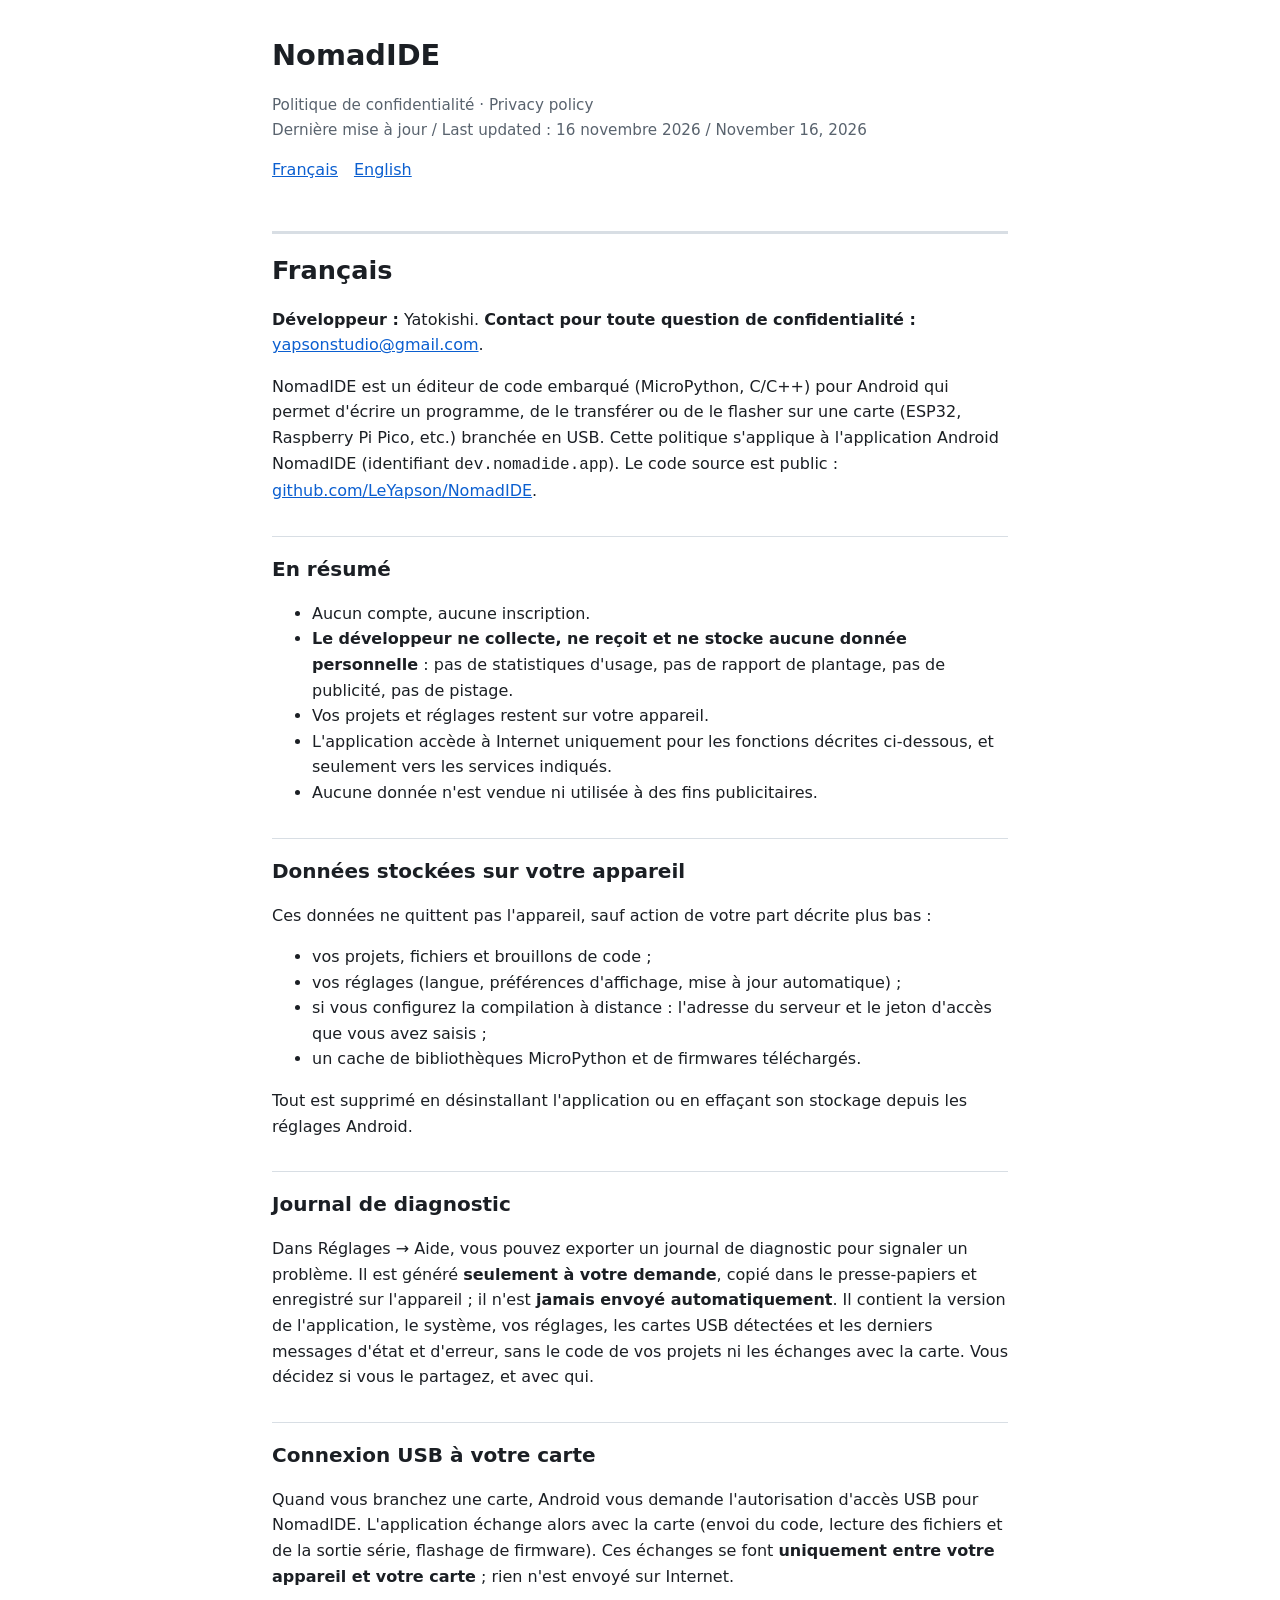
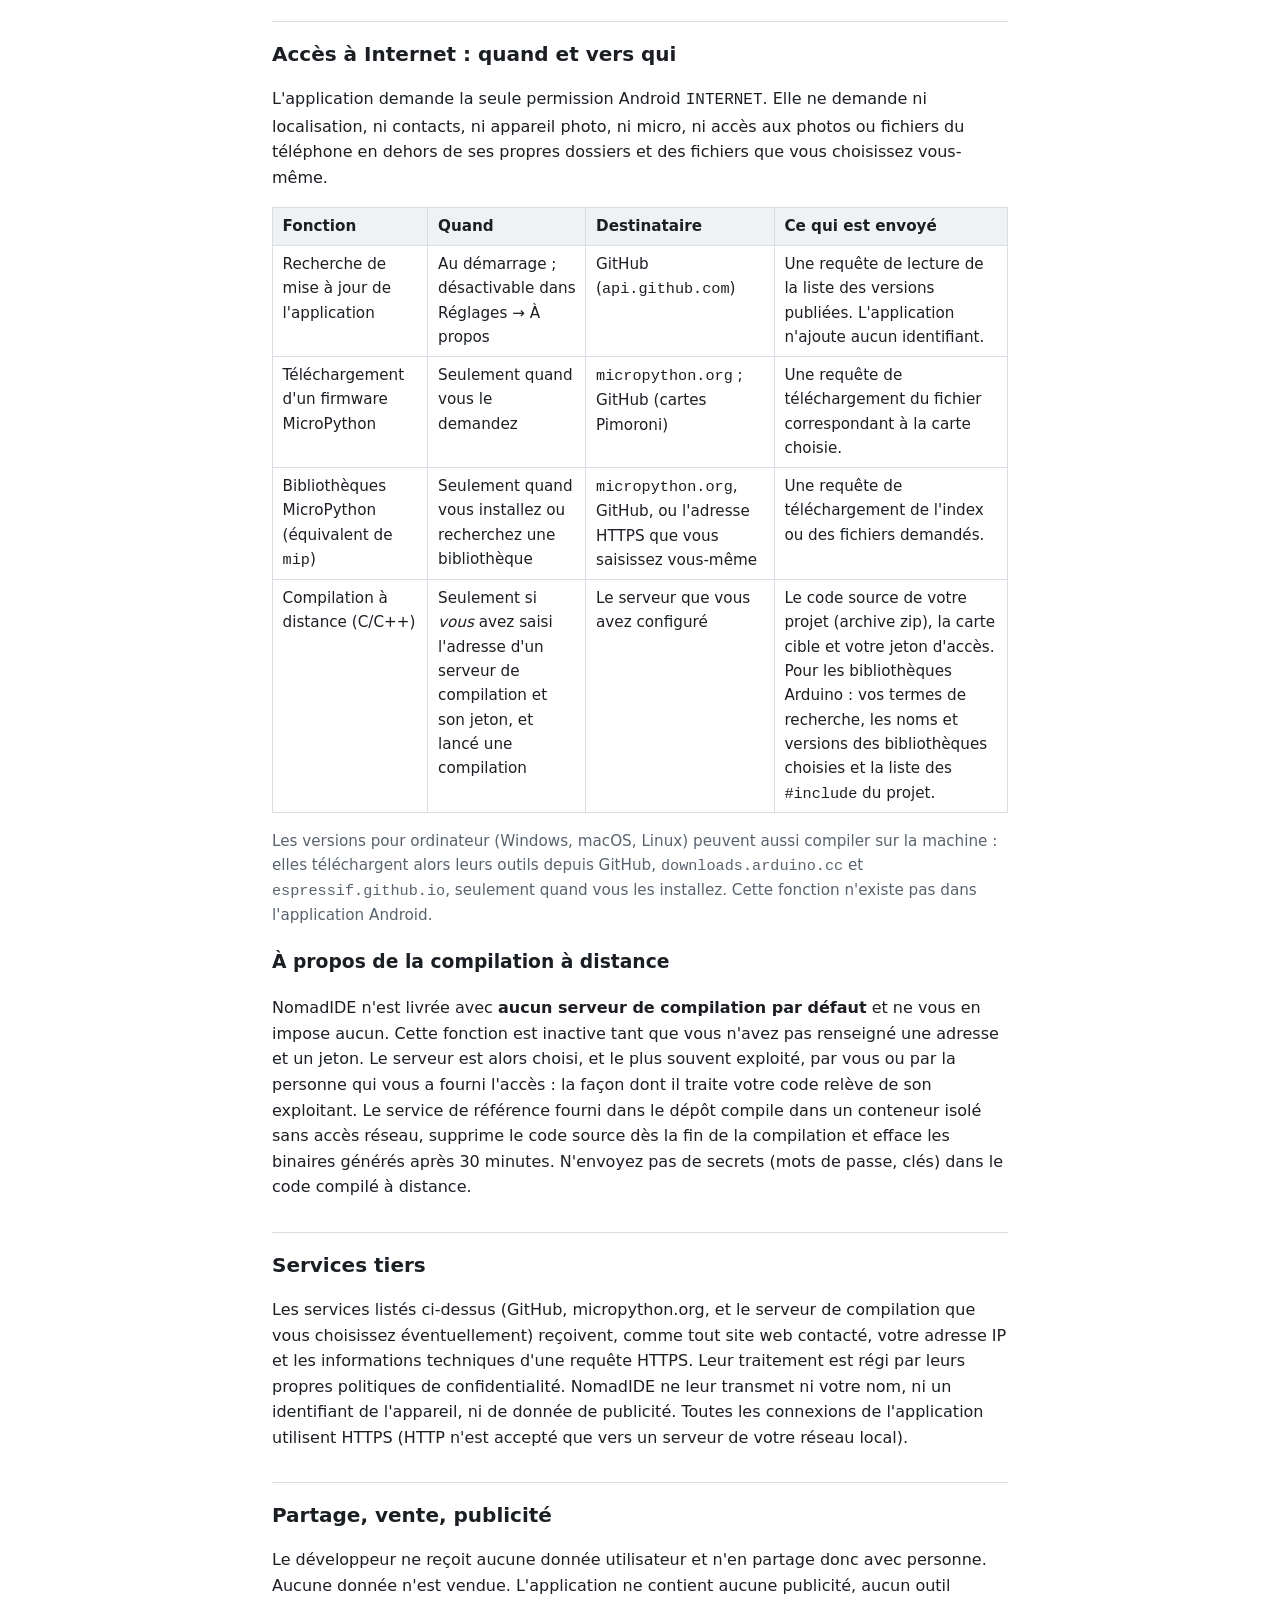
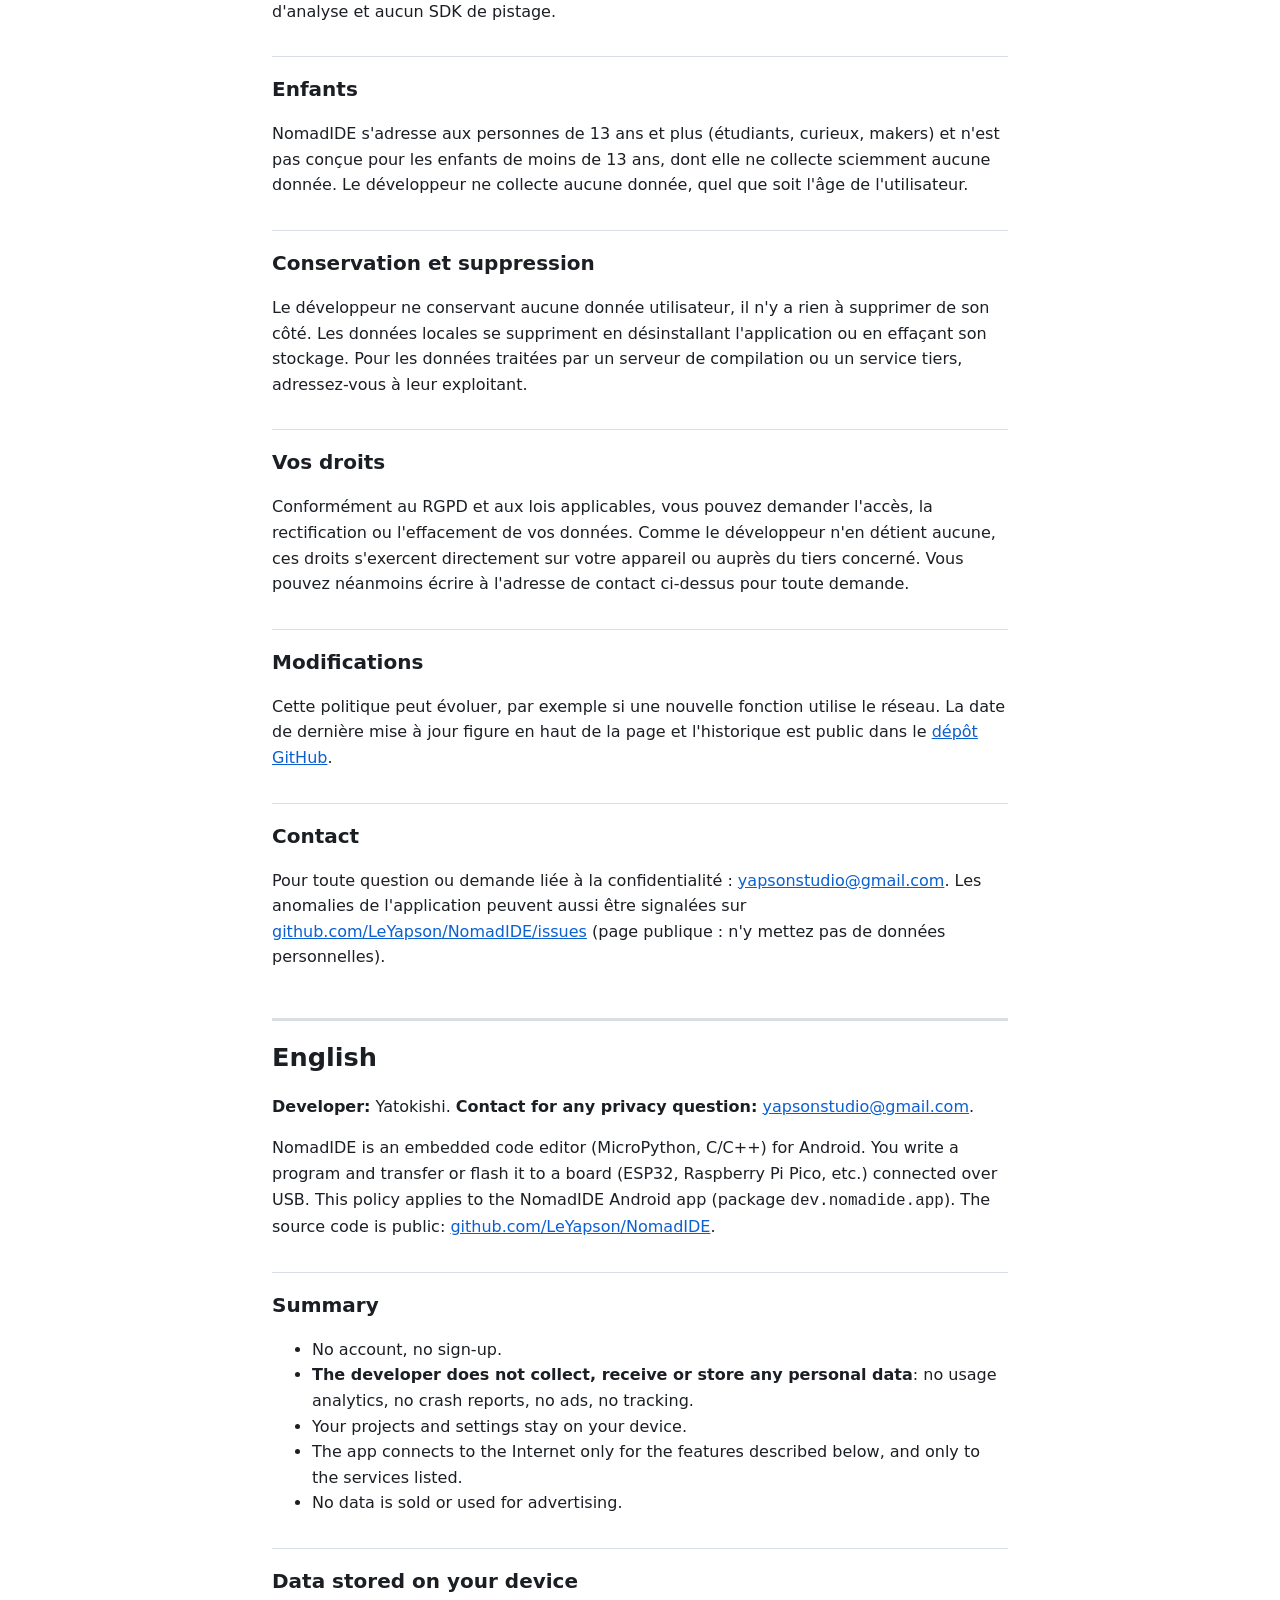
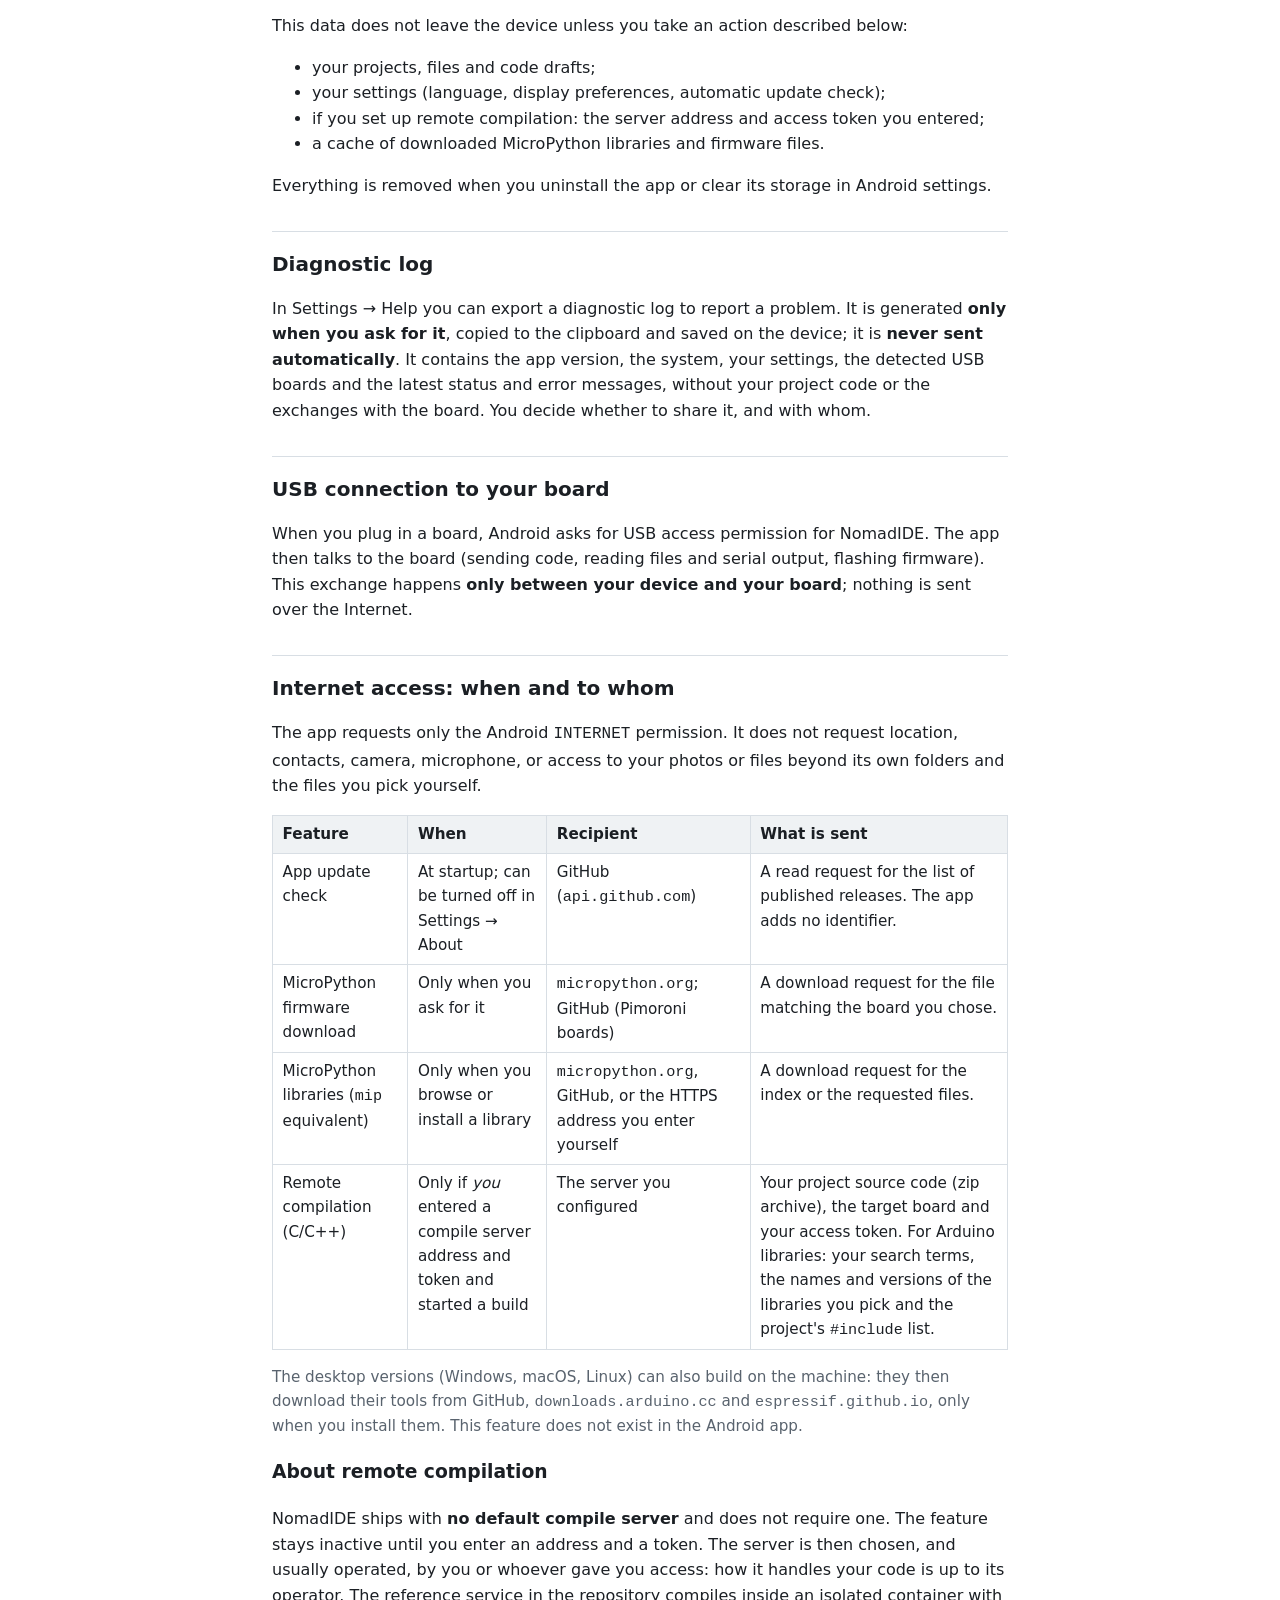
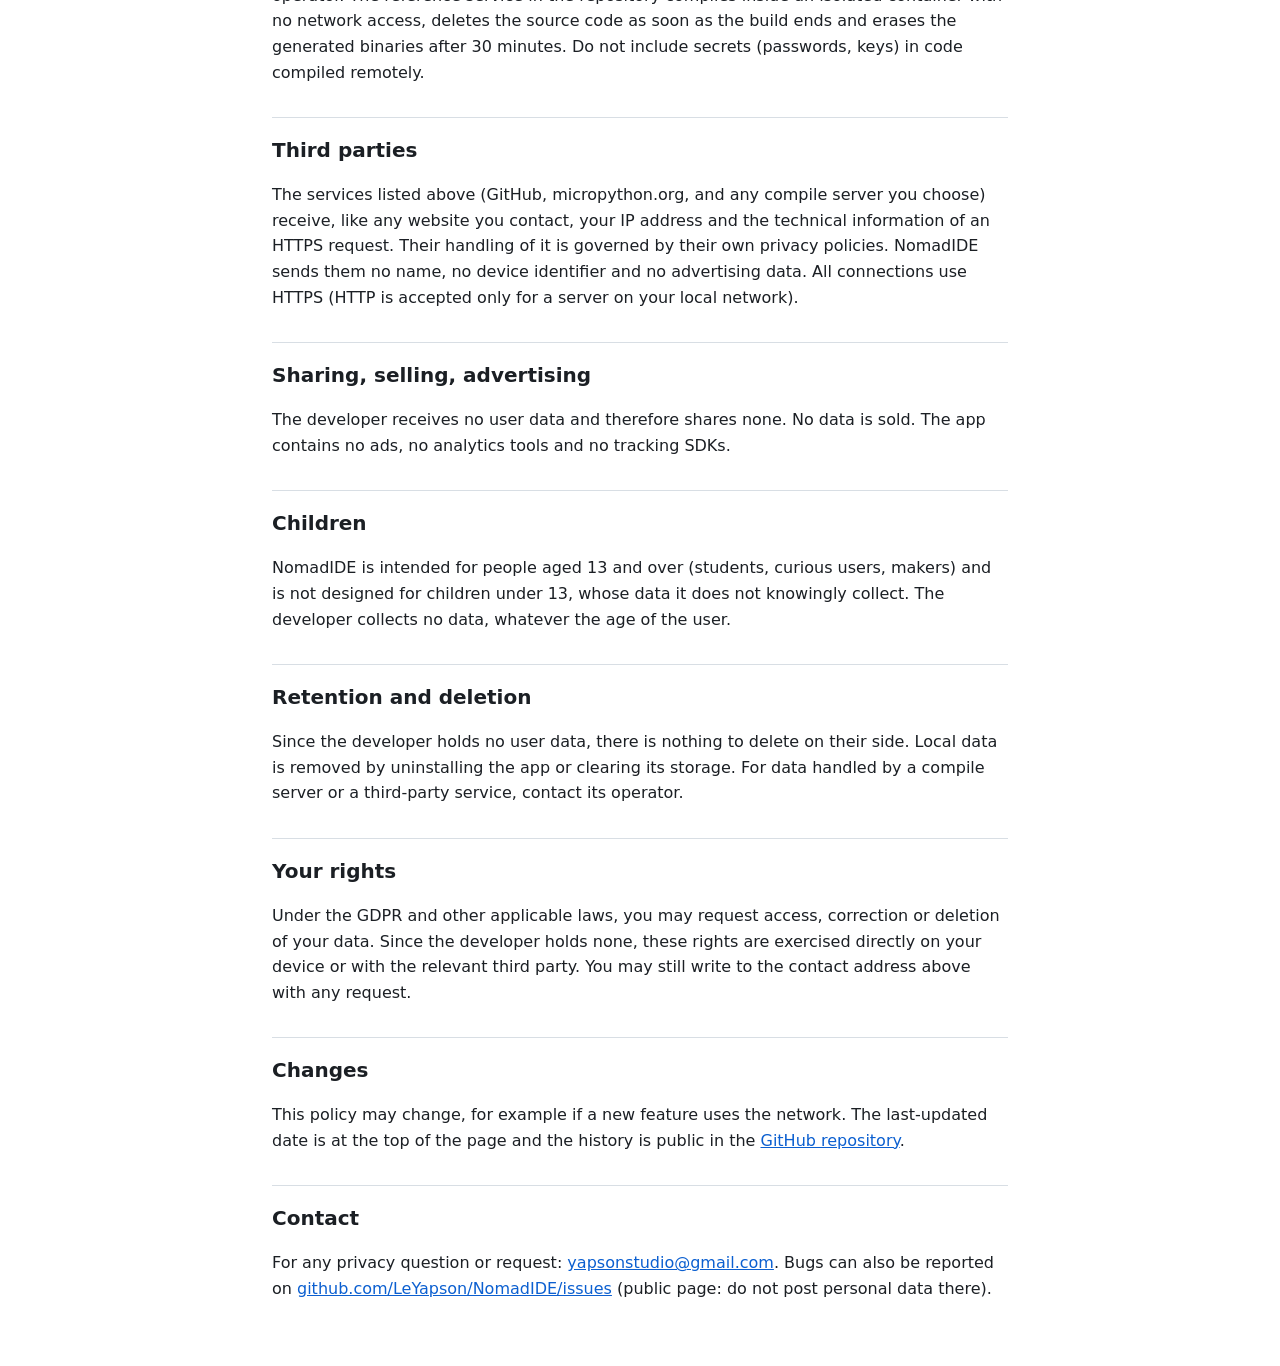
==== commit e9bbc345: "docs(privacy): audience 13 and over, matching the Play Console declaration" ====
--- a/docs/privacy.html
+++ b/docs/privacy.html
@@ -106,7 +106,7 @@
 <p>Le développeur ne reçoit aucune donnée utilisateur et n'en partage donc avec personne. Aucune donnée n'est vendue. L'application ne contient aucune publicité, aucun outil d'analyse et aucun SDK de pistage.</p>
 
 <h2>Enfants</h2>
-<p>NomadIDE s'adresse aux personnes de 18 ans et plus et n'est pas conçue pour les enfants. Le développeur ne collecte aucune donnée, y compris celle des enfants.</p>
+<p>NomadIDE s'adresse aux personnes de 13 ans et plus (étudiants, curieux, makers) et n'est pas conçue pour les enfants de moins de 13 ans, dont elle ne collecte sciemment aucune donnée. Le développeur ne collecte aucune donnée, quel que soit l'âge de l'utilisateur.</p>
 
 <h2>Conservation et suppression</h2>
 <p>Le développeur ne conservant aucune donnée utilisateur, il n'y a rien à supprimer de son côté. Les données locales se suppriment en désinstallant l'application ou en effaçant son stockage. Pour les données traitées par un serveur de compilation ou un service tiers, adressez-vous à leur exploitant.</p>
@@ -197,7 +197,7 @@
 <p>The developer receives no user data and therefore shares none. No data is sold. The app contains no ads, no analytics tools and no tracking SDKs.</p>
 
 <h2>Children</h2>
-<p>NomadIDE is intended for people aged 18 and over and is not designed for children. The developer collects no data, including data about children.</p>
+<p>NomadIDE is intended for people aged 13 and over (students, curious users, makers) and is not designed for children under 13, whose data it does not knowingly collect. The developer collects no data, whatever the age of the user.</p>
 
 <h2>Retention and deletion</h2>
 <p>Since the developer holds no user data, there is nothing to delete on their side. Local data is removed by uninstalling the app or clearing its storage. For data handled by a compile server or a third-party service, contact its operator.</p>
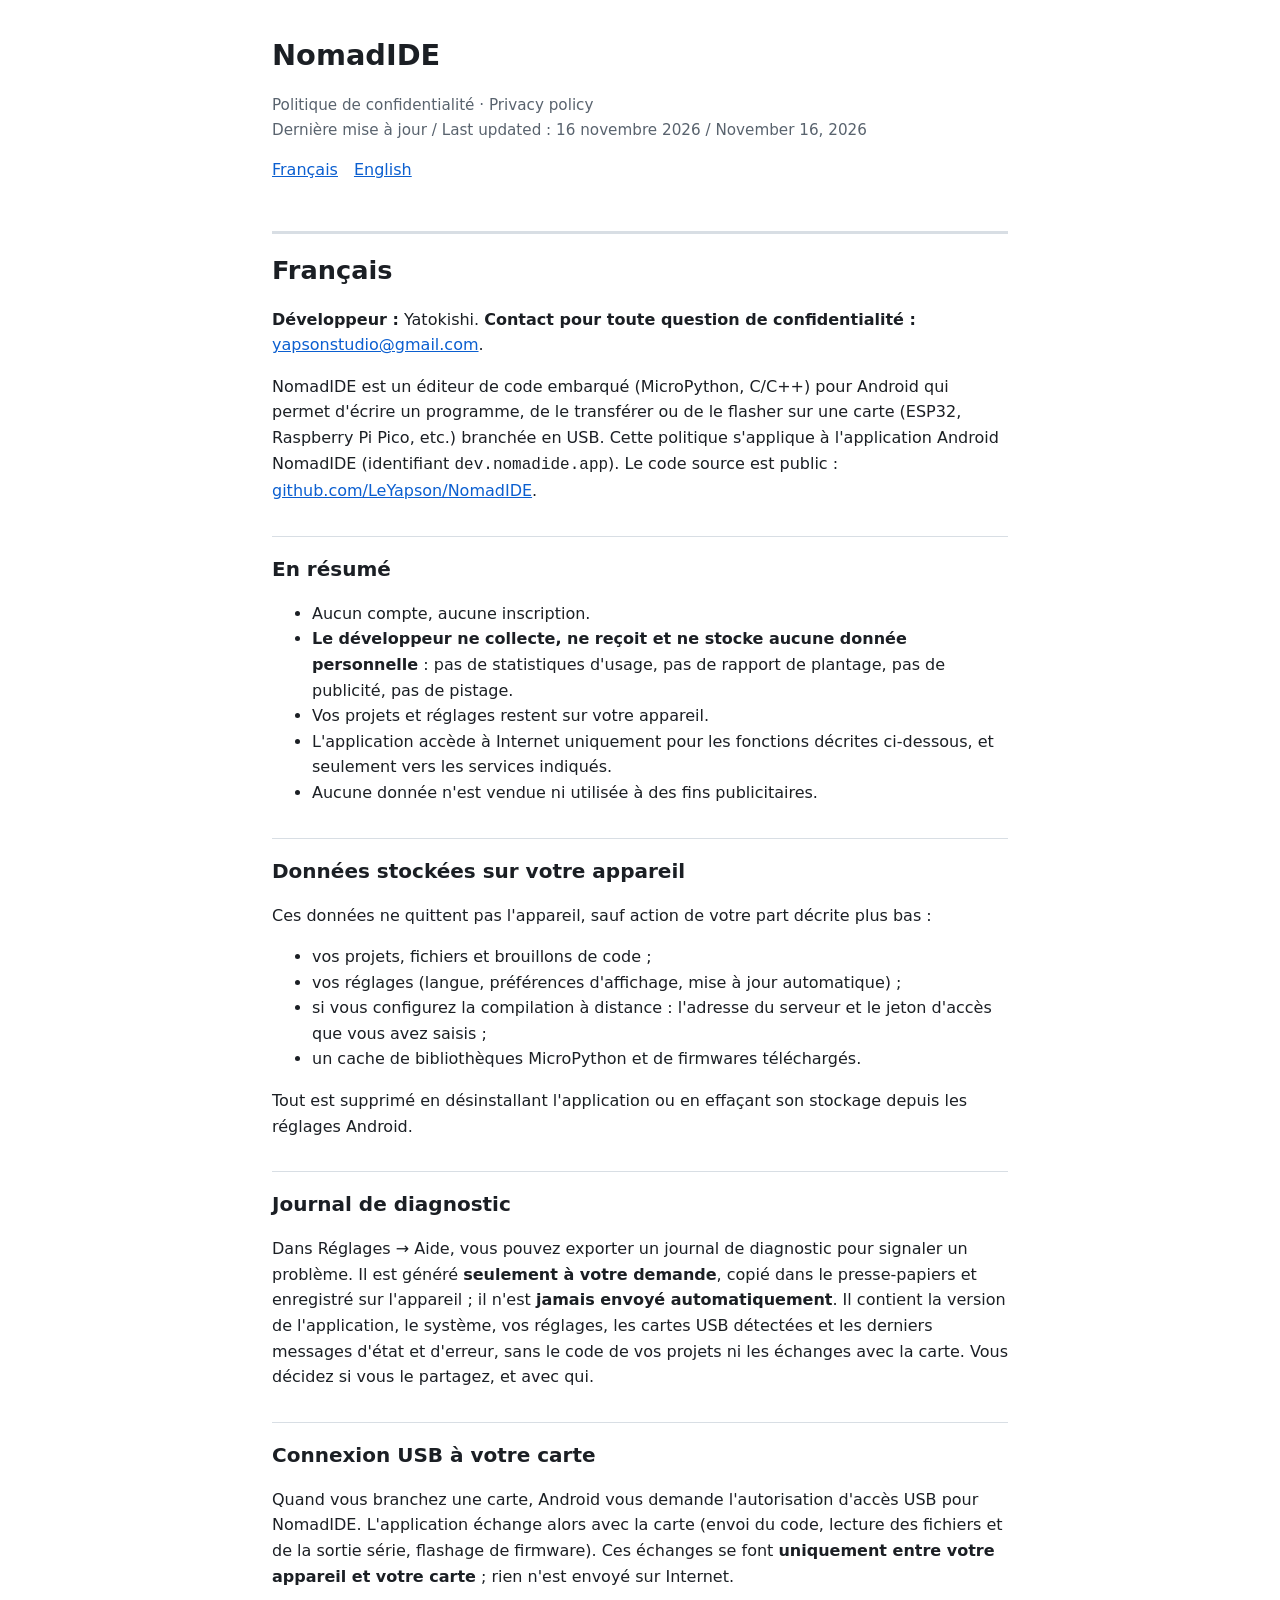
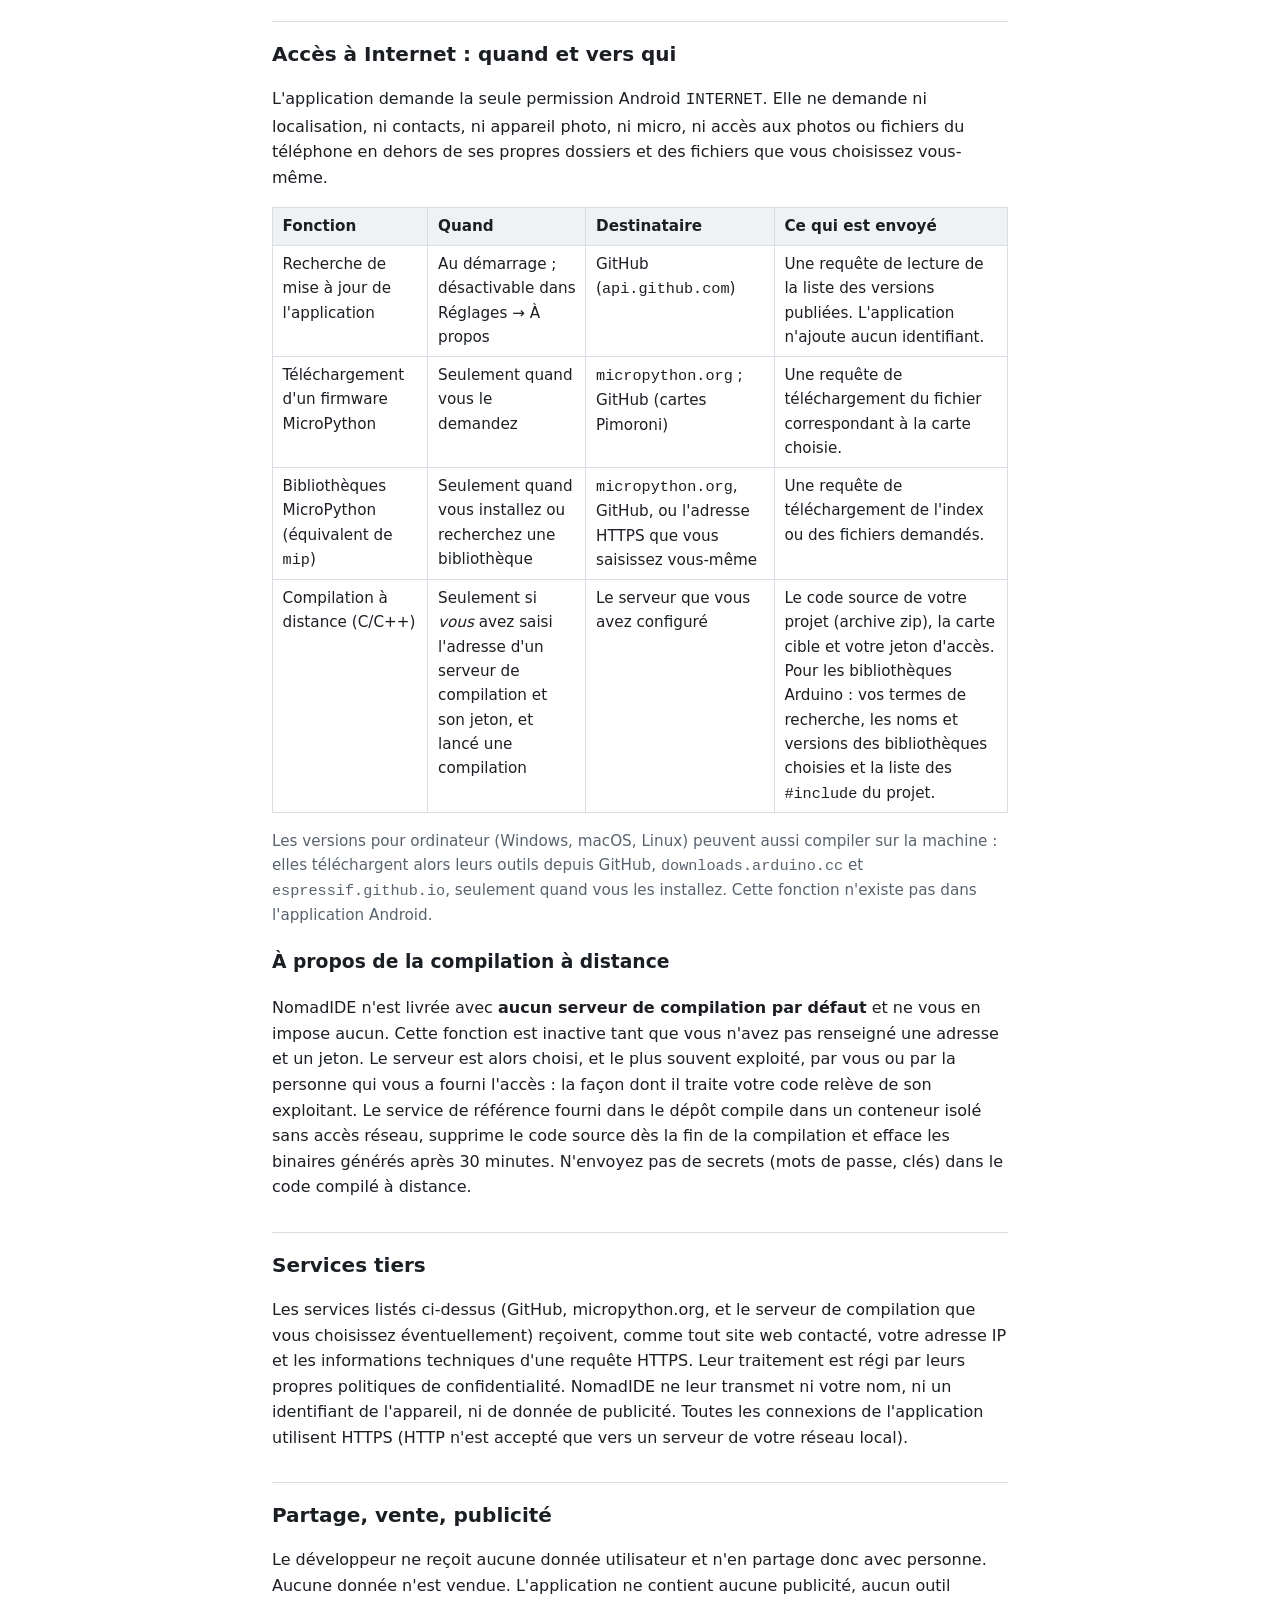
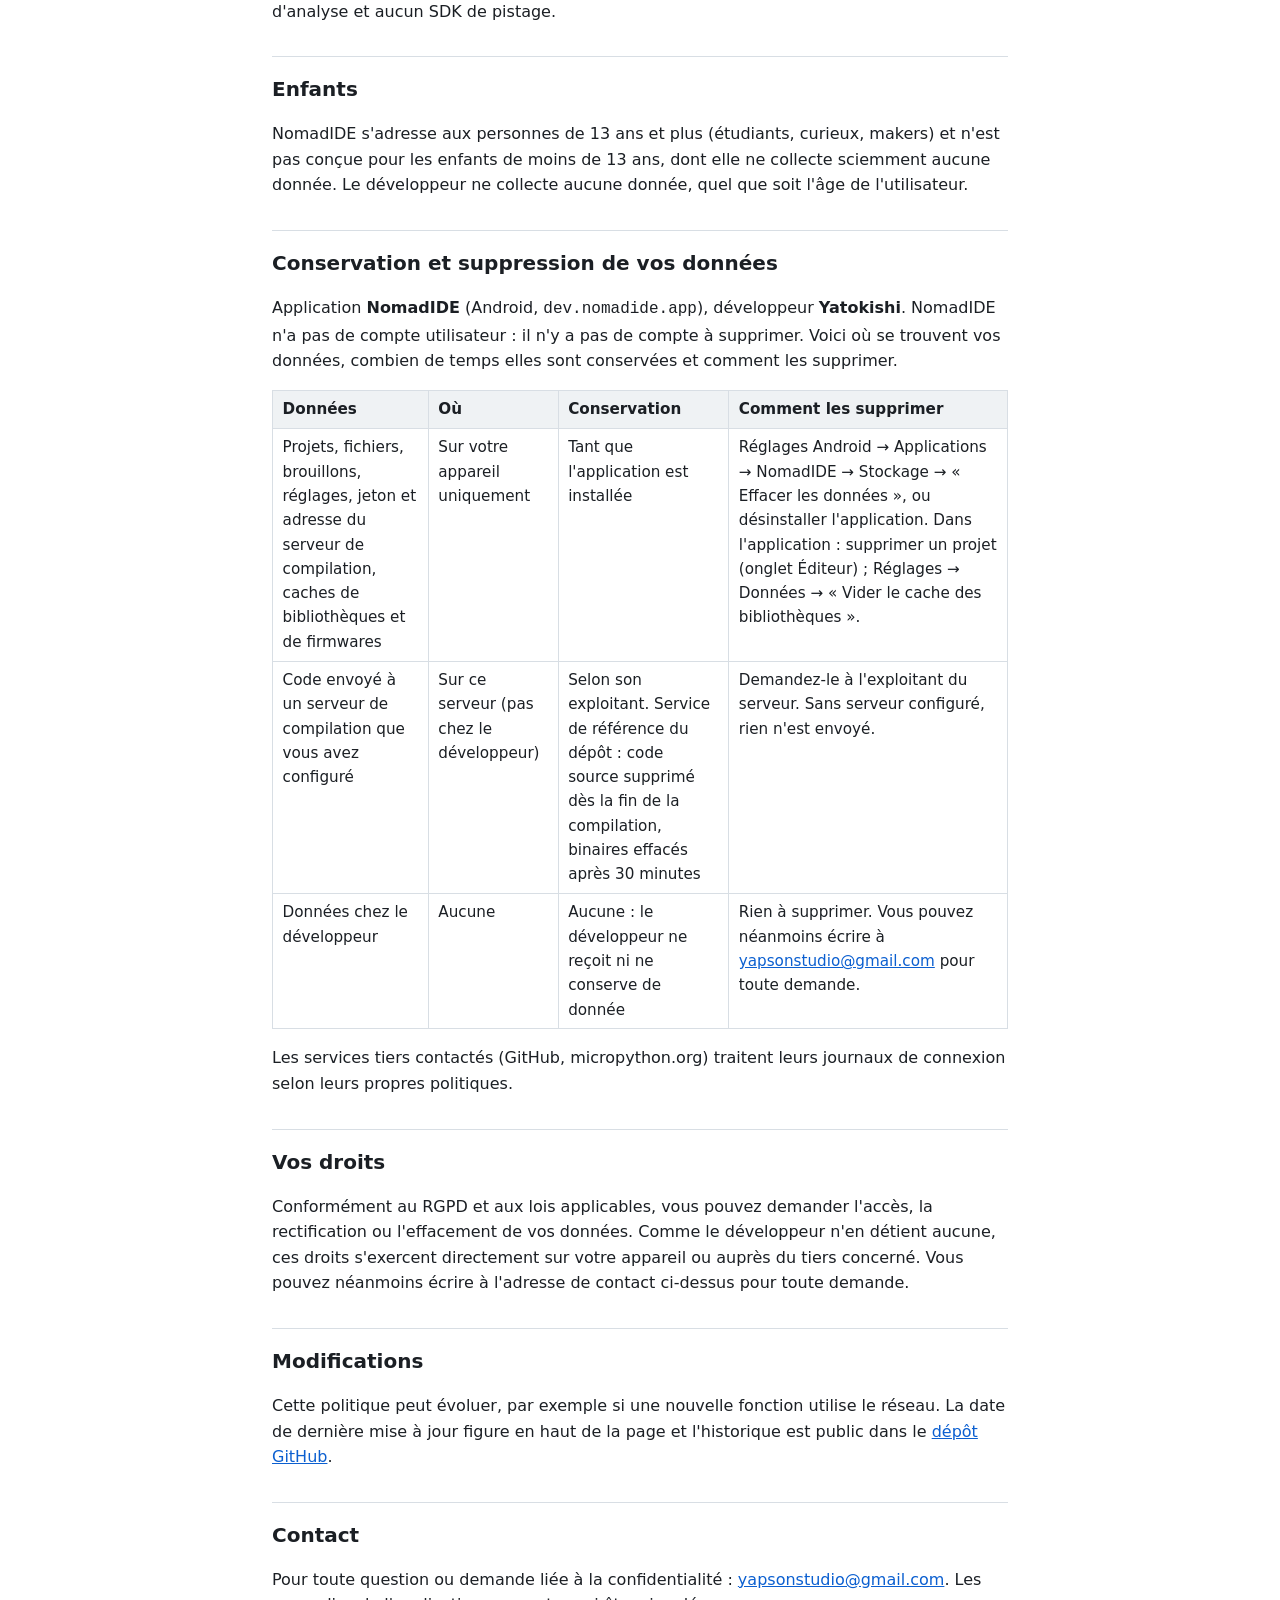
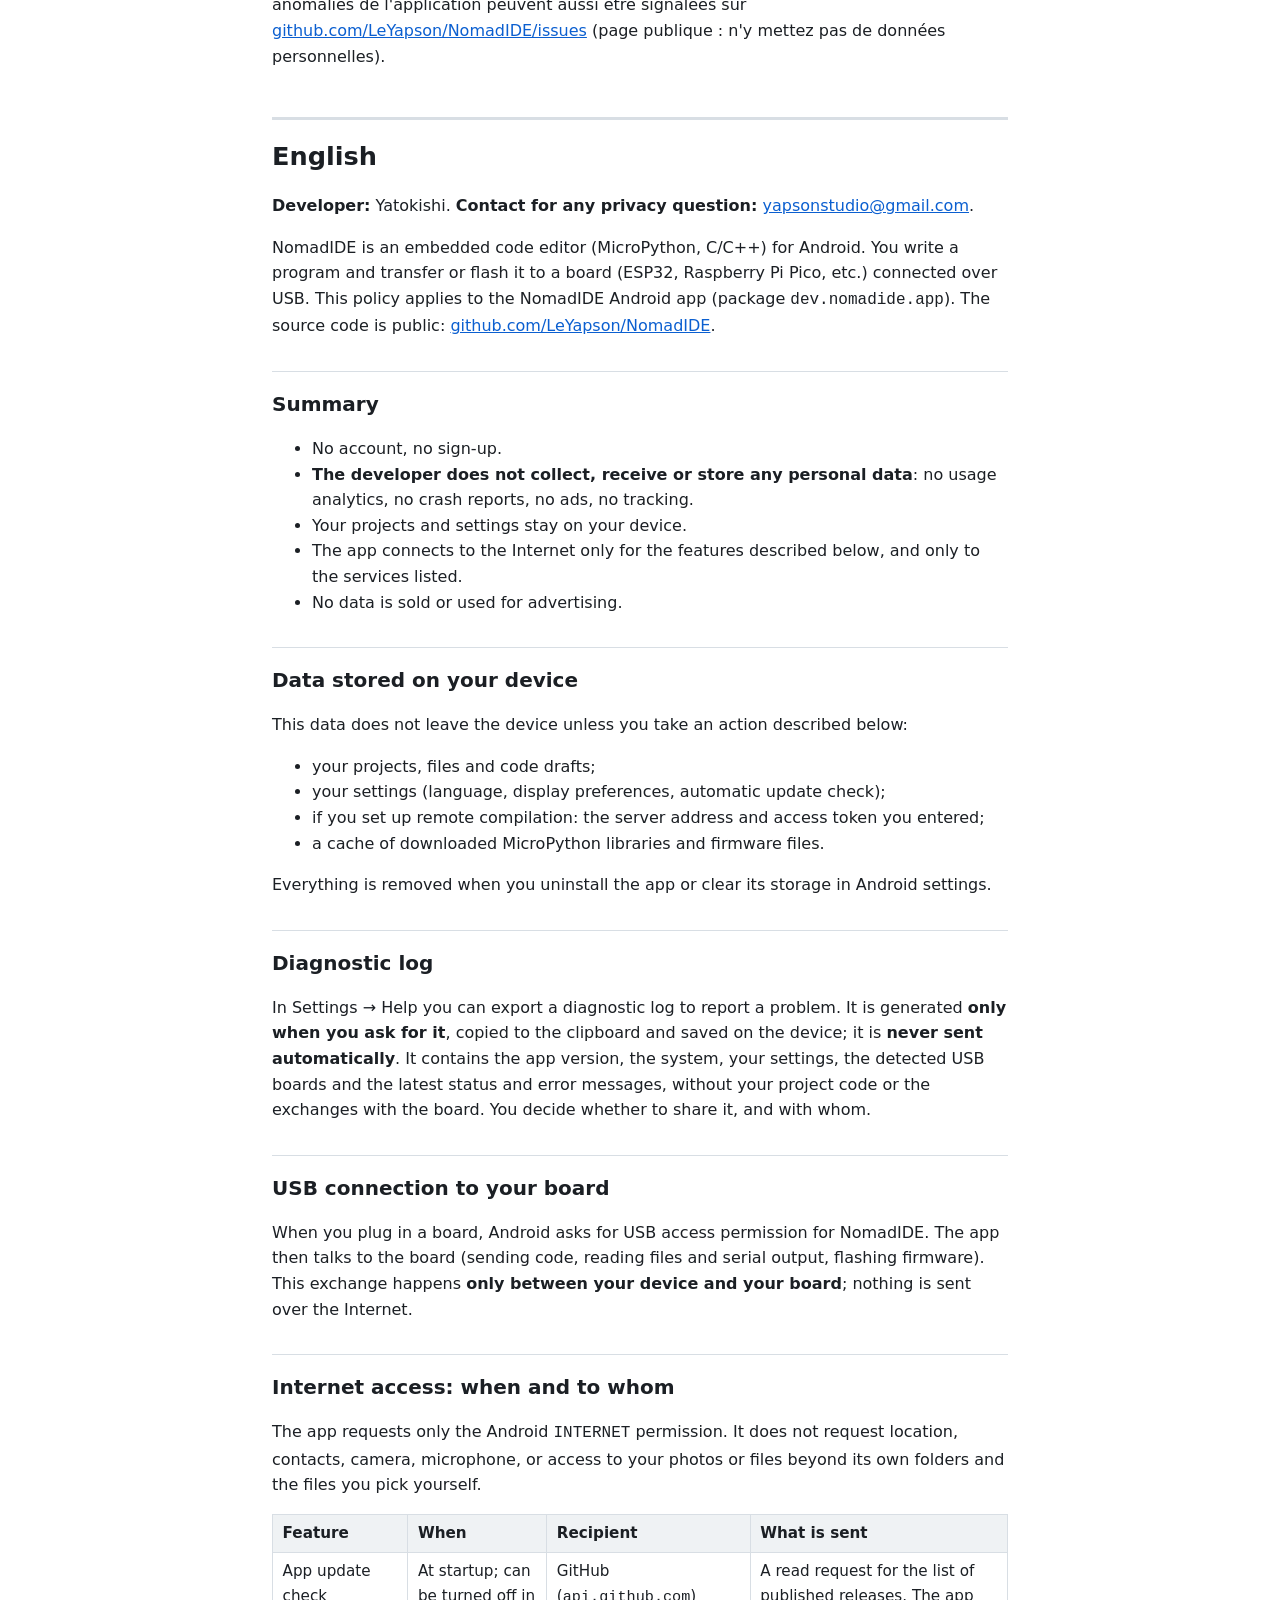
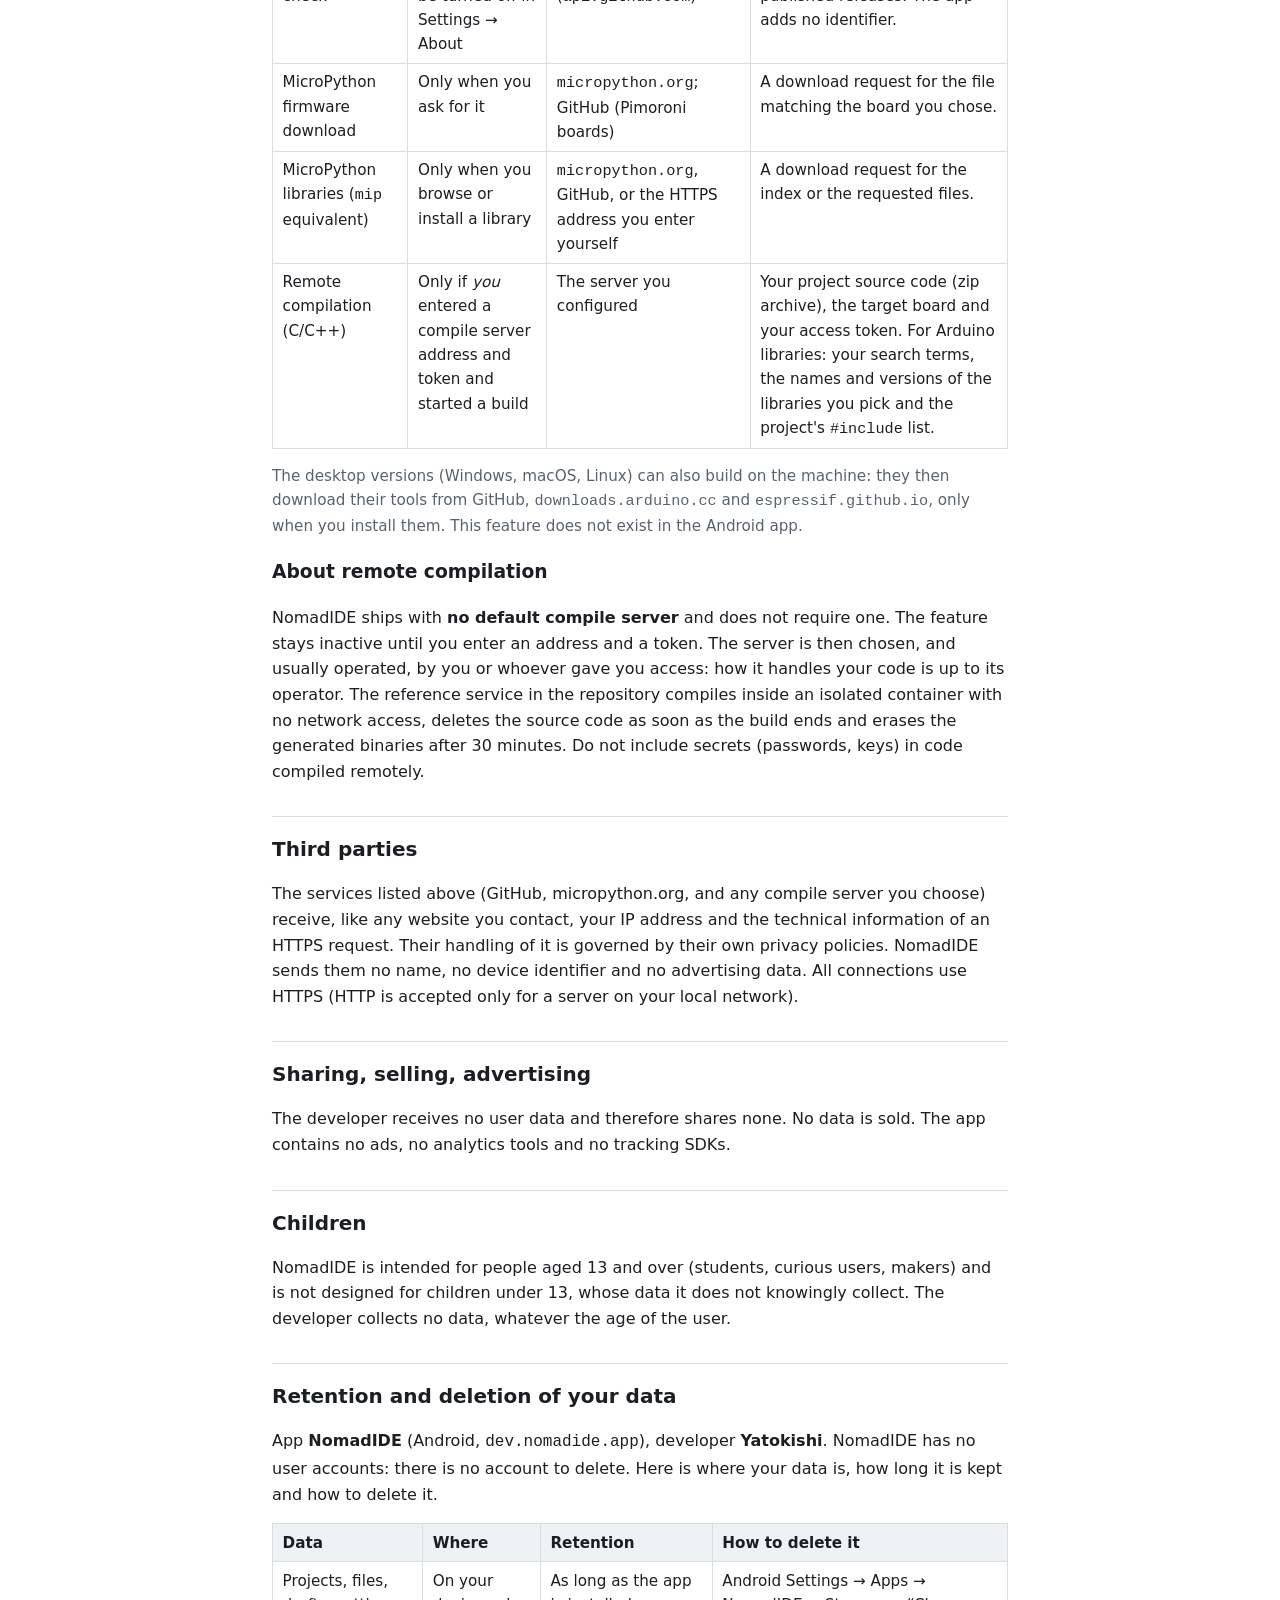
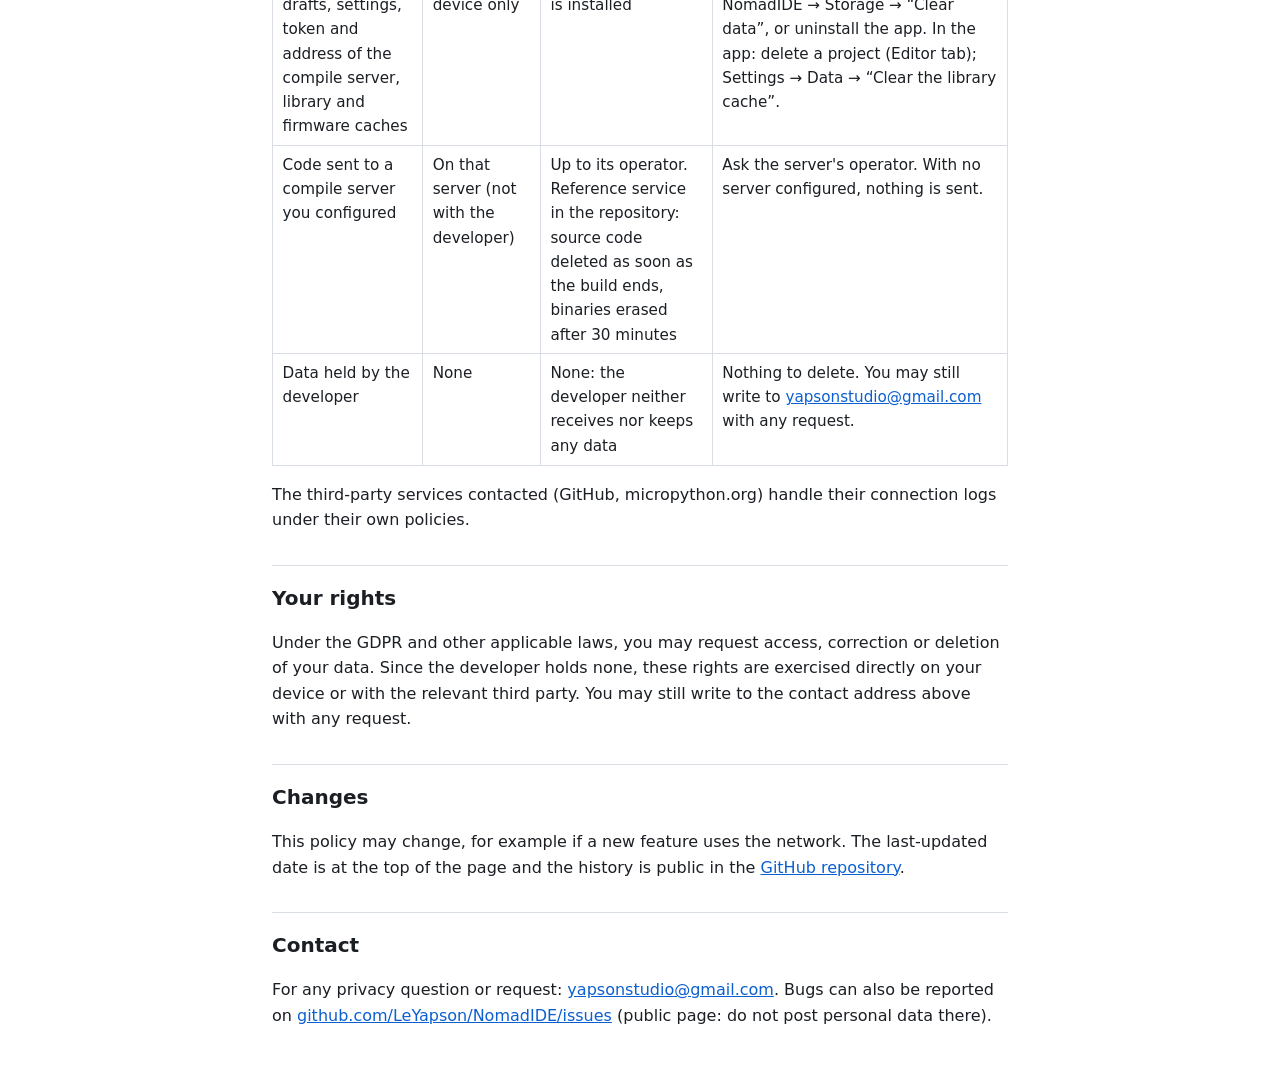
==== commit e6967e13: "docs(privacy): clear data deletion section with retention table (Play Console deletion URL)" ====
--- a/docs/privacy.html
+++ b/docs/privacy.html
@@ -108,8 +108,32 @@
 <h2>Enfants</h2>
 <p>NomadIDE s'adresse aux personnes de 13 ans et plus (étudiants, curieux, makers) et n'est pas conçue pour les enfants de moins de 13 ans, dont elle ne collecte sciemment aucune donnée. Le développeur ne collecte aucune donnée, quel que soit l'âge de l'utilisateur.</p>
 
-<h2>Conservation et suppression</h2>
-<p>Le développeur ne conservant aucune donnée utilisateur, il n'y a rien à supprimer de son côté. Les données locales se suppriment en désinstallant l'application ou en effaçant son stockage. Pour les données traitées par un serveur de compilation ou un service tiers, adressez-vous à leur exploitant.</p>
+<h2 id="suppression">Conservation et suppression de vos données</h2>
+<p>Application <strong>NomadIDE</strong> (Android, <code>dev.nomadide.app</code>), développeur <strong>Yatokishi</strong>. NomadIDE n'a pas de compte utilisateur : il n'y a pas de compte à supprimer. Voici où se trouvent vos données, combien de temps elles sont conservées et comment les supprimer.</p>
+<div class="scroll">
+<table>
+  <tr><th>Données</th><th>Où</th><th>Conservation</th><th>Comment les supprimer</th></tr>
+  <tr>
+    <td>Projets, fichiers, brouillons, réglages, jeton et adresse du serveur de compilation, caches de bibliothèques et de firmwares</td>
+    <td>Sur votre appareil uniquement</td>
+    <td>Tant que l'application est installée</td>
+    <td>Réglages Android → Applications → NomadIDE → Stockage → « Effacer les données », ou désinstaller l'application. Dans l'application : supprimer un projet (onglet Éditeur) ; Réglages → Données → « Vider le cache des bibliothèques ».</td>
+  </tr>
+  <tr>
+    <td>Code envoyé à un serveur de compilation que vous avez configuré</td>
+    <td>Sur ce serveur (pas chez le développeur)</td>
+    <td>Selon son exploitant. Service de référence du dépôt : code source supprimé dès la fin de la compilation, binaires effacés après 30 minutes</td>
+    <td>Demandez-le à l'exploitant du serveur. Sans serveur configuré, rien n'est envoyé.</td>
+  </tr>
+  <tr>
+    <td>Données chez le développeur</td>
+    <td>Aucune</td>
+    <td>Aucune : le développeur ne reçoit ni ne conserve de donnée</td>
+    <td>Rien à supprimer. Vous pouvez néanmoins écrire à <a href="mailto:yapsonstudio@gmail.com">yapsonstudio@gmail.com</a> pour toute demande.</td>
+  </tr>
+</table>
+</div>
+<p>Les services tiers contactés (GitHub, micropython.org) traitent leurs journaux de connexion selon leurs propres politiques.</p>
 
 <h2>Vos droits</h2>
 <p>Conformément au RGPD et aux lois applicables, vous pouvez demander l'accès, la rectification ou l'effacement de vos données. Comme le développeur n'en détient aucune, ces droits s'exercent directement sur votre appareil ou auprès du tiers concerné. Vous pouvez néanmoins écrire à l'adresse de contact ci-dessus pour toute demande.</p>
@@ -199,8 +223,32 @@
 <h2>Children</h2>
 <p>NomadIDE is intended for people aged 13 and over (students, curious users, makers) and is not designed for children under 13, whose data it does not knowingly collect. The developer collects no data, whatever the age of the user.</p>
 
-<h2>Retention and deletion</h2>
-<p>Since the developer holds no user data, there is nothing to delete on their side. Local data is removed by uninstalling the app or clearing its storage. For data handled by a compile server or a third-party service, contact its operator.</p>
+<h2 id="deletion">Retention and deletion of your data</h2>
+<p>App <strong>NomadIDE</strong> (Android, <code>dev.nomadide.app</code>), developer <strong>Yatokishi</strong>. NomadIDE has no user accounts: there is no account to delete. Here is where your data is, how long it is kept and how to delete it.</p>
+<div class="scroll">
+<table>
+  <tr><th>Data</th><th>Where</th><th>Retention</th><th>How to delete it</th></tr>
+  <tr>
+    <td>Projects, files, drafts, settings, token and address of the compile server, library and firmware caches</td>
+    <td>On your device only</td>
+    <td>As long as the app is installed</td>
+    <td>Android Settings → Apps → NomadIDE → Storage → “Clear data”, or uninstall the app. In the app: delete a project (Editor tab); Settings → Data → “Clear the library cache”.</td>
+  </tr>
+  <tr>
+    <td>Code sent to a compile server you configured</td>
+    <td>On that server (not with the developer)</td>
+    <td>Up to its operator. Reference service in the repository: source code deleted as soon as the build ends, binaries erased after 30 minutes</td>
+    <td>Ask the server's operator. With no server configured, nothing is sent.</td>
+  </tr>
+  <tr>
+    <td>Data held by the developer</td>
+    <td>None</td>
+    <td>None: the developer neither receives nor keeps any data</td>
+    <td>Nothing to delete. You may still write to <a href="mailto:yapsonstudio@gmail.com">yapsonstudio@gmail.com</a> with any request.</td>
+  </tr>
+</table>
+</div>
+<p>The third-party services contacted (GitHub, micropython.org) handle their connection logs under their own policies.</p>
 
 <h2>Your rights</h2>
 <p>Under the GDPR and other applicable laws, you may request access, correction or deletion of your data. Since the developer holds none, these rights are exercised directly on your device or with the relevant third party. You may still write to the contact address above with any request.</p>
